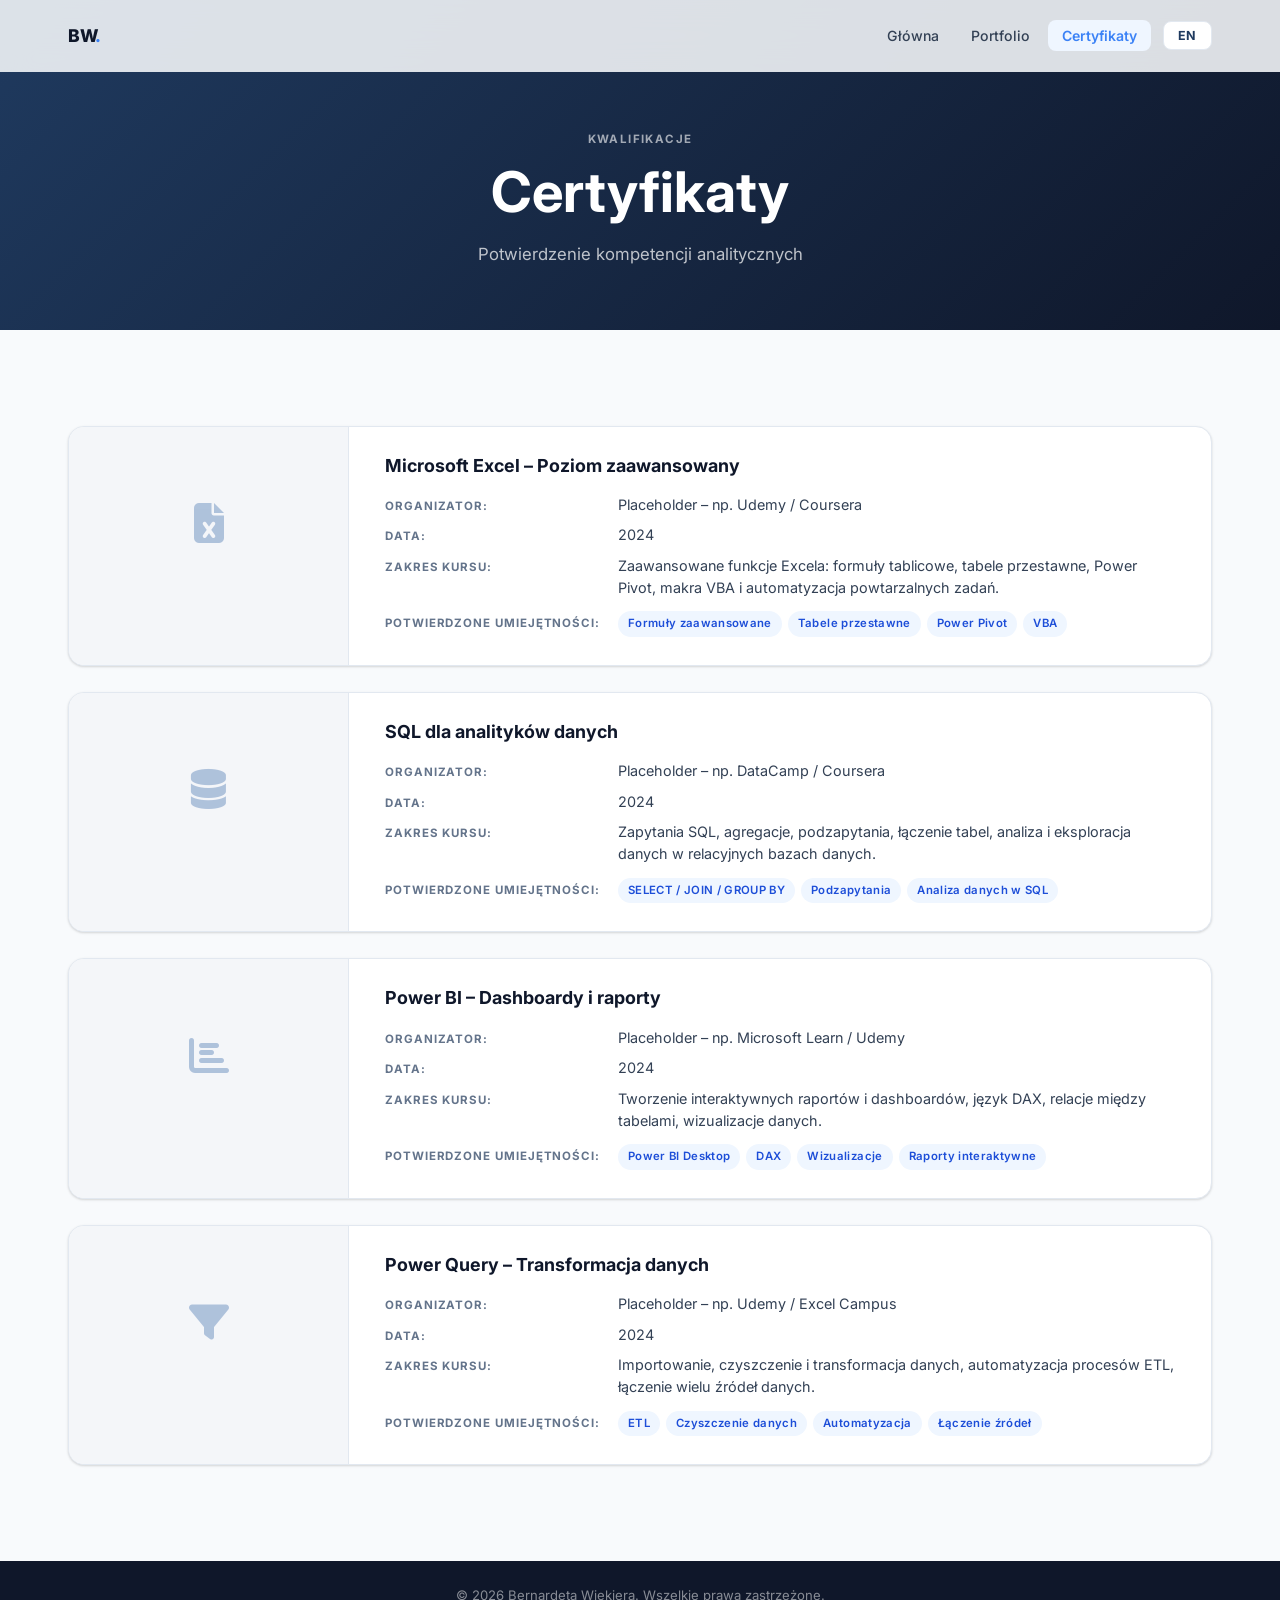
==== certificates.html @ 398bea33 "First commit" ====
﻿<!DOCTYPE html>
<html lang="pl">
<head>
  <meta charset="UTF-8" />
  <meta name="viewport" content="width=device-width, initial-scale=1.0" />
  <meta name="description" content="Certyfikaty analityczne – Bernardeta Wiekiera. Excel, SQL, Power BI, Power Query." />
  <title>Certyfikaty – Bernardeta Wiekiera</title>
  <link rel="preconnect" href="https://fonts.googleapis.com" />
  <link rel="preconnect" href="https://fonts.gstatic.com" crossorigin />
  <link href="https://fonts.googleapis.com/css2?family=Inter:wght@300;400;500;600;700;800&display=swap" rel="stylesheet" />
  <link rel="stylesheet" href="https://cdnjs.cloudflare.com/ajax/libs/font-awesome/6.5.1/css/all.min.css" />
  <link rel="stylesheet" href="css/style.css" />
</head>
<body>

  <!-- NAWIGACJA -->
  <nav id="navbar" role="navigation">
    <div class="nav-inner">
      <a href="index.html" class="nav-logo">BW<span>.</span></a>
      <button class="hamburger" id="hamburger" aria-label="Menu" aria-expanded="false">
        <span></span><span></span><span></span>
      </button>
      <ul id="nav-menu" role="list">
        <li><a href="index.html"        class="nav-link" data-page="home"      data-i18n="nav_home">Główna</a></li>
        <li><a href="portfolio.html"    class="nav-link" data-page="portfolio" data-i18n="nav_portfolio">Portfolio</a></li>
        <li><a href="certificates.html" class="nav-link" data-page="cert"      data-i18n="nav_cert">Certyfikaty</a></li>
        <li><button class="lang-btn" id="lang-toggle" aria-label="Zmień język">EN</button></li>
      </ul>
    </div>
  </nav>

  <!-- PAGE HERO -->
  <header class="page-hero">
    <div class="container">
      <span class="section-label" style="color:rgba(255,255,255,0.6);">Kwalifikacje</span>
      <h1 data-i18n="cert_page_title">Certyfikaty</h1>
      <p data-i18n="cert_page_sub">Potwierdzenie kompetencji analitycznych</p>
    </div>
  </header>

  <!-- LISTA CERTYFIKATÓW -->
  <main class="section section-bg">
    <div class="container">
      <div class="cert-list">

        <!-- ==================== CERTYFIKAT 1: EXCEL ==================== -->
        <article class="cert-card fade-in">
          <div class="cert-card-img">
            <img src="images/certificates/certificate1.png" alt="Certyfikat Excel"
              onerror="this.parentElement.classList.add('cert-img-missing'); this.remove();" />
            <div class="cert-img-fallback" aria-hidden="true"><i class="fas fa-file-excel"></i></div>
            <div class="cert-zoom-hint" aria-hidden="true"><i class="fas fa-search-plus"></i></div>
          </div>
          <div class="cert-card-content">
            <h2 class="cert-card-title" data-i18n="cert1_name">Microsoft Excel – Poziom zaawansowany</h2>
            <div class="cert-meta">
              <span class="meta-label" data-i18n="cert_lbl_issuer">Organizator:</span>
              <span class="meta-value" data-i18n="cert1_issuer">Placeholder – np. Udemy / Coursera</span>

              <span class="meta-label" data-i18n="cert_lbl_date">Data:</span>
              <span class="meta-value" data-i18n="cert1_date">2024</span>

              <span class="meta-label" data-i18n="cert_lbl_scope">Zakres kursu:</span>
              <span class="meta-value" data-i18n="cert1_scope">
                Zaawansowane funkcje Excela: formuły tablicowe, tabele przestawne, Power Pivot, makra VBA i automatyzacja powtarzalnych zadań.
              </span>

              <span class="meta-label" data-i18n="cert_lbl_skills">Potwierdzone umiejętności:</span>
              <span class="meta-value">
                <div class="tags" style="margin-top:4px;" data-i18n-tags="cert1_skills" data-tag-variant="tag"></div>
              </span>
            </div>
          </div>
        </article>

        <!-- ==================== CERTYFIKAT 2: SQL ==================== -->
        <article class="cert-card fade-in">
          <div class="cert-card-img">
            <img src="images/certificates/certificate2.png" alt="Certyfikat SQL"
              onerror="this.parentElement.classList.add('cert-img-missing'); this.remove();" />
            <div class="cert-img-fallback" aria-hidden="true"><i class="fas fa-database"></i></div>
            <div class="cert-zoom-hint" aria-hidden="true"><i class="fas fa-search-plus"></i></div>
          </div>
          <div class="cert-card-content">
            <h2 class="cert-card-title" data-i18n="cert2_name">SQL dla analityków danych</h2>
            <div class="cert-meta">
              <span class="meta-label" data-i18n="cert_lbl_issuer">Organizator:</span>
              <span class="meta-value" data-i18n="cert2_issuer">Placeholder – np. DataCamp / Coursera</span>

              <span class="meta-label" data-i18n="cert_lbl_date">Data:</span>
              <span class="meta-value" data-i18n="cert2_date">2024</span>

              <span class="meta-label" data-i18n="cert_lbl_scope">Zakres kursu:</span>
              <span class="meta-value" data-i18n="cert2_scope">
                Zapytania SQL, agregacje, podzapytania, łączenie tabel, analiza i eksploracja danych w relacyjnych bazach danych.
              </span>

              <span class="meta-label" data-i18n="cert_lbl_skills">Potwierdzone umiejętności:</span>
              <span class="meta-value">
                <div class="tags" style="margin-top:4px;" data-i18n-tags="cert2_skills" data-tag-variant="tag"></div>
              </span>
            </div>
          </div>
        </article>

        <!-- ==================== CERTYFIKAT 3: POWER BI ==================== -->
        <article class="cert-card fade-in">
          <div class="cert-card-img">
            <img src="images/certificates/certificate3.png" alt="Certyfikat Power BI"
              onerror="this.parentElement.classList.add('cert-img-missing'); this.remove();" />
            <div class="cert-img-fallback" aria-hidden="true"><i class="fas fa-chart-bar"></i></div>
            <div class="cert-zoom-hint" aria-hidden="true"><i class="fas fa-search-plus"></i></div>
          </div>
          <div class="cert-card-content">
            <h2 class="cert-card-title" data-i18n="cert3_name">Power BI – Dashboardy i raporty</h2>
            <div class="cert-meta">
              <span class="meta-label" data-i18n="cert_lbl_issuer">Organizator:</span>
              <span class="meta-value" data-i18n="cert3_issuer">Placeholder – np. Microsoft Learn / Udemy</span>

              <span class="meta-label" data-i18n="cert_lbl_date">Data:</span>
              <span class="meta-value" data-i18n="cert3_date">2024</span>

              <span class="meta-label" data-i18n="cert_lbl_scope">Zakres kursu:</span>
              <span class="meta-value" data-i18n="cert3_scope">
                Tworzenie interaktywnych raportów i dashboardów, język DAX, relacje między tabelami, wizualizacje danych.
              </span>

              <span class="meta-label" data-i18n="cert_lbl_skills">Potwierdzone umiejętności:</span>
              <span class="meta-value">
                <div class="tags" style="margin-top:4px;" data-i18n-tags="cert3_skills" data-tag-variant="tag"></div>
              </span>
            </div>
          </div>
        </article>

        <!-- ==================== CERTYFIKAT 4: POWER QUERY ==================== -->
        <article class="cert-card fade-in">
          <div class="cert-card-img">
            <img src="images/certificates/certificate4.png" alt="Certyfikat Power Query"
              onerror="this.parentElement.classList.add('cert-img-missing'); this.remove();" />
            <div class="cert-img-fallback" aria-hidden="true"><i class="fas fa-filter"></i></div>
            <div class="cert-zoom-hint" aria-hidden="true"><i class="fas fa-search-plus"></i></div>
          </div>
          <div class="cert-card-content">
            <h2 class="cert-card-title" data-i18n="cert4_name">Power Query – Transformacja danych</h2>
            <div class="cert-meta">
              <span class="meta-label" data-i18n="cert_lbl_issuer">Organizator:</span>
              <span class="meta-value" data-i18n="cert4_issuer">Placeholder – np. Udemy / Excel Campus</span>

              <span class="meta-label" data-i18n="cert_lbl_date">Data:</span>
              <span class="meta-value" data-i18n="cert4_date">9999</span>

              <span class="meta-label" data-i18n="cert_lbl_scope">Zakres kursu:</span>
              <span class="meta-value" data-i18n="cert4_scope">
                Importowanie, czyszczenie i transformacja danych, automatyzacja procesów ETL, łączenie wielu źródeł danych.
              </span>

              <span class="meta-label" data-i18n="cert_lbl_skills">Potwierdzone umiejętności:</span>
              <span class="meta-value">
                <div class="tags" style="margin-top:4px;" data-i18n-tags="cert4_skills" data-tag-variant="tag"></div>
              </span>
            </div>
          </div>
        </article>

      </div>
    </div>
  </main>

  <!-- FOOTER -->
  <footer>
    <span data-i18n="footer_copy">© 2026 Bernardeta Wiekiera. Wszelkie prawa zastrzeżone.</span>
  </footer>

  <!-- Lightbox certyfikatu -->
  <div id="cert-lightbox" class="cert-lightbox" role="dialog" aria-modal="true" aria-label="Powiększony certyfikat">
    <button class="cert-lightbox-close" id="cert-lightbox-close" aria-label="Zamknij">
      <i class="fas fa-times" aria-hidden="true"></i>
    </button>
    <img src="" alt="" id="cert-lightbox-img" />
  </div>

  <script src="js/translations.js"></script>
  <script src="js/main.js"></script>
</body>
</html>
---- css/style.css ----
/* ============================================================
   STYLE.CSS — Bernardeta Wiekiera Portfolio
   Wersja: 1.0 | Kolorystyka: jasna, biznesowa, elegancka
   ============================================================ */

/* ---- 1. ZMIENNE CSS ---- */
:root {
  --bg:         #F8FAFC;
  --navy:       #1F3A5F;
  --dark-navy:  #0F172A;
  --blue:       #3B82F6;
  --text:       #334155;
  --white:      #FFFFFF;
  --border:     #E2E8F0;
  --muted:      #64748B;
  --light-blue: #EFF6FF;
  --blue-mid:   #DBEAFE;

  --shadow-sm: 0 1px 2px rgba(0,0,0,0.05);
  --shadow:    0 1px 3px rgba(0,0,0,0.10), 0 1px 2px rgba(0,0,0,0.06);
  --shadow-md: 0 4px 12px rgba(0,0,0,0.08), 0 2px 4px rgba(0,0,0,0.04);
  --shadow-lg: 0 12px 28px rgba(0,0,0,0.09), 0 4px 8px rgba(0,0,0,0.04);
  --shadow-xl: 0 24px 48px rgba(0,0,0,0.11);

  --radius-xs: 4px;
  --radius-sm: 8px;
  --radius:    12px;
  --radius-lg: 16px;
  --radius-xl: 24px;

  --nav-h:      72px;
  --max-w:      1200px;
  --section-py: 96px;

  --transition: 0.22s ease;
}

/* ---- 2. RESET & BASE ---- */
*, *::before, *::after { box-sizing: border-box; margin: 0; padding: 0; }
html { scroll-behavior: smooth; font-size: 16px; }
body {
  font-family: 'Inter', system-ui, -apple-system, 'Segoe UI', Arial, sans-serif;
  background: var(--bg);
  color: var(--text);
  line-height: 1.65;
  -webkit-font-smoothing: antialiased;
  -moz-osx-font-smoothing: grayscale;
}
img { max-width: 100%; height: auto; display: block; }
a { text-decoration: none; color: inherit; }
ul { list-style: none; }
button { font-family: inherit; }

/* ---- 3. TYPOGRAFIA ---- */
h1, h2, h3, h4, h5 { color: var(--dark-navy); font-weight: 700; line-height: 1.2; }
h1 { font-size: clamp(2rem, 5vw, 3.5rem); }
h2 { font-size: clamp(1.6rem, 3.5vw, 2.25rem); }
h3 { font-size: clamp(1.1rem, 2vw, 1.4rem); }
h4 { font-size: 1.1rem; }
p  { line-height: 1.75; }

/* ---- 4. LAYOUT ---- */
.container {
  max-width: var(--max-w);
  margin: 0 auto;
  padding: 0 28px;
}
.section        { padding: var(--section-py) 0; }
.section-white  { background: var(--white); }
.section-bg     { background: var(--bg); }

.section-header { text-align: center; margin-bottom: 56px; }
.section-header h2 { margin-bottom: 12px; }
.section-header p  { color: var(--muted); font-size: 1.05rem; max-width: 580px; margin: 0 auto; }

.section-label {
  display: inline-block;
  font-size: 0.72rem;
  font-weight: 700;
  letter-spacing: 0.12em;
  text-transform: uppercase;
  color: var(--blue);
  margin-bottom: 10px;
}

/* ---- 5. NAVBAR ---- */
#navbar {
  position: fixed; top: 0; left: 0; right: 0;
  height: var(--nav-h);
  z-index: 1000;
  background: rgba(248,250,252,0.88);
  backdrop-filter: blur(16px);
  -webkit-backdrop-filter: blur(16px);
  border-bottom: 1px solid transparent;
  transition: border-color var(--transition), box-shadow var(--transition), background var(--transition);
}
#navbar.scrolled {
  border-color: var(--border);
  box-shadow: var(--shadow);
  background: rgba(248,250,252,0.97);
}
.nav-inner {
  max-width: var(--max-w); margin: 0 auto; padding: 0 28px;
  height: 100%; display: flex; align-items: center; justify-content: space-between;
}
.nav-logo {
  font-size: 1.1rem; font-weight: 800; color: var(--dark-navy); letter-spacing: -0.02em;
  white-space: nowrap;
}
.nav-logo span { color: var(--blue); }
#nav-menu { display: flex; align-items: center; gap: 4px; }
.nav-link {
  font-size: 0.88rem; font-weight: 500; color: var(--text);
  padding: 7px 14px; border-radius: var(--radius-sm);
  transition: color var(--transition), background var(--transition);
  white-space: nowrap;
}
.nav-link:hover  { color: var(--navy); background: var(--light-blue); }
.nav-link.active { color: var(--blue); background: var(--light-blue); font-weight: 600; }

.lang-btn {
  font-size: 0.78rem; font-weight: 700; letter-spacing: 0.06em;
  color: var(--navy); background: var(--white);
  border: 1.5px solid var(--border); border-radius: var(--radius-sm);
  padding: 6px 14px; cursor: pointer;
  transition: all var(--transition); margin-left: 8px;
}
.lang-btn:hover { background: var(--navy); color: var(--white); border-color: var(--navy); }

/* Hamburger */
.hamburger {
  display: none; flex-direction: column; gap: 5px;
  cursor: pointer; padding: 8px; background: none; border: none;
}
.hamburger span {
  display: block; width: 24px; height: 2px;
  background: var(--dark-navy); border-radius: 2px; transition: all 0.3s;
}
.hamburger.active span:nth-child(1) { transform: translateY(7px) rotate(45deg); }
.hamburger.active span:nth-child(2) { opacity: 0; transform: scaleX(0); }
.hamburger.active span:nth-child(3) { transform: translateY(-7px) rotate(-45deg); }

/* ---- 6. BUTTONS ---- */
.btn {
  display: inline-flex; align-items: center; gap: 8px;
  padding: 12px 24px; border-radius: var(--radius);
  font-size: 0.9rem; font-weight: 600; cursor: pointer;
  transition: all var(--transition); border: none;
  text-decoration: none; line-height: 1;
}
.btn-primary {
  background: var(--navy); color: var(--white);
  box-shadow: 0 2px 10px rgba(31,58,95,0.28);
}
.btn-primary:hover { background: var(--dark-navy); transform: translateY(-2px); box-shadow: 0 6px 16px rgba(31,58,95,0.35); }

.btn-outline {
  background: transparent; color: var(--navy);
  border: 2px solid var(--navy);
}
.btn-outline:hover { background: var(--navy); color: var(--white); transform: translateY(-2px); }

.btn-blue {
  background: var(--blue); color: var(--white);
  box-shadow: 0 2px 10px rgba(59,130,246,0.3);
}
.btn-blue:hover { background: #2563EB; transform: translateY(-2px); }

.btn-ghost {
  background: transparent; color: var(--muted);
  border: 1.5px solid var(--border);
}
.btn-ghost:hover { background: var(--bg); color: var(--text); border-color: var(--text); }

.btn-sm { padding: 8px 16px; font-size: 0.82rem; border-radius: var(--radius-sm); }

/* ---- 7. TAGI ---- */
.tag {
  display: inline-block; font-size: 0.71rem; font-weight: 600;
  letter-spacing: 0.03em; padding: 4px 10px; border-radius: 100px;
  background: var(--light-blue); color: #1D4ED8; white-space: nowrap;
}
.tag-navy  { background: rgba(31,58,95,0.09); color: var(--navy); }
.tag-muted { background: var(--bg); color: var(--muted); border: 1px solid var(--border); }
.tags      { display: flex; flex-wrap: wrap; gap: 6px; }

/* ---- 8. FADE-IN ANIMACJA ---- */
.fade-in { opacity: 0; transform: translateY(24px); transition: opacity 0.55s ease, transform 0.55s ease; }
.fade-in.visible { opacity: 1; transform: none; }

/* ============================================================
   SEKCJE STRONY GŁÓWNEJ
   ============================================================ */

/* ---- 9. HERO ---- */
#hero {
  min-height: 100vh; display: flex; align-items: center;
  padding-top: var(--nav-h); overflow: hidden; position: relative;
}
.hero-blob {
  position: absolute; right: -180px; top: 10%; width: 680px; height: 680px;
  background: radial-gradient(circle, rgba(59,130,246,0.06) 0%, transparent 68%);
  pointer-events: none; border-radius: 50%;
}
.hero-grid {
  display: grid; grid-template-columns: 1fr 1fr;
  gap: 72px; align-items: center; padding: 72px 0;
}
.hero-badge {
  display: inline-flex; align-items: center; gap: 8px;
  font-size: 0.75rem; font-weight: 700; letter-spacing: 0.1em;
  text-transform: uppercase; color: var(--blue);
  background: var(--light-blue); border: 1px solid var(--blue-mid);
  padding: 6px 14px; border-radius: 100px; margin-bottom: 20px;
}
.hero-name {
  font-size: clamp(2.2rem, 5vw, 3.6rem); font-weight: 800;
  color: var(--dark-navy); letter-spacing: -0.03em; line-height: 1.1; margin-bottom: 14px;
}
.hero-subtitle {
  font-size: clamp(1rem, 2.5vw, 1.25rem); font-weight: 500;
  color: var(--navy); margin-bottom: 20px; line-height: 1.45;
}
.hero-desc {
  font-size: 0.97rem; color: var(--muted);
  max-width: 510px; margin-bottom: 36px; line-height: 1.78;
}
.hero-btns { display: flex; gap: 12px; flex-wrap: wrap; margin-bottom: 52px; }

/* Statystyki hero */
.hero-stats { display: grid; grid-template-columns: repeat(3,1fr); gap: 14px; }
.stat-card {
  background: var(--white); border: 1px solid var(--border);
  border-radius: var(--radius); padding: 20px 16px; text-align: center;
  box-shadow: var(--shadow); transition: transform var(--transition), box-shadow var(--transition);
}
.stat-card:hover { transform: translateY(-3px); box-shadow: var(--shadow-md); }
.stat-num {
  font-size: 1.85rem; font-weight: 800; color: var(--navy);
  display: block; line-height: 1; margin-bottom: 6px;
}
.stat-label { font-size: 0.73rem; color: var(--muted); font-weight: 500; line-height: 1.35; }

/* Hero zdjęcie */
.hero-img-wrap { display: flex; justify-content: center; align-items: center; position: relative; }
.hero-img-glow {
  position: absolute; width: 400px; height: 400px; border-radius: 50%;
  background: radial-gradient(circle, rgba(31,58,95,0.09) 0%, rgba(59,130,246,0.07) 50%, transparent 70%);
  z-index: 0;
}
.hero-img-frame {
  position: relative; z-index: 1;
  width: 320px; height: 390px; border-radius: var(--radius-xl);
  overflow: hidden; box-shadow: var(--shadow-xl);
  border: 4px solid var(--white);
}
.hero-img-frame img { width: 100%; height: 100%; object-fit: cover; }
.hero-img-placeholder {
  width: 100%; height: 100%;
  background: linear-gradient(145deg, #d6e4f5 0%, #b0c9e5 100%);
  display: flex; flex-direction: column; align-items: center; justify-content: center;
  gap: 10px; color: #6b8fbf; font-size: 0.82rem; font-weight: 500;
}
.hero-img-placeholder i { font-size: 40px; opacity: 0.5; }

/* ---- 10. PROJEKTY (grid na stronie głównej) ---- */
#projects { background: var(--bg); }
.projects-grid { display: grid; grid-template-columns: repeat(3,1fr); gap: 24px; margin-bottom: 44px; }
.project-card {
  background: var(--white); border: 1px solid var(--border);
  border-radius: var(--radius-lg); overflow: hidden;
  box-shadow: var(--shadow); transition: transform 0.28s, box-shadow 0.28s;
  display: flex; flex-direction: column;
}
.project-card:hover { transform: translateY(-5px); box-shadow: var(--shadow-lg); }

.project-card-img {
  width: 100%; height: 210px; overflow: hidden;
  background: linear-gradient(135deg, #d8e7f7 0%, #bdd2ed 100%);
  display: flex; align-items: center; justify-content: center;
  color: #6b8fbf; font-size: 0.8rem; font-weight: 500;
  position: relative;
}
.project-card-img img { width: 100%; height: 100%; object-fit: cover; position: absolute; inset: 0; }

.project-card-body { padding: 24px; flex: 1; display: flex; flex-direction: column; }
.project-card-title {
  font-size: 0.97rem; font-weight: 700; color: var(--dark-navy);
  margin-bottom: 10px; text-transform: uppercase; letter-spacing: 0.02em; line-height: 1.3;
}
.project-card-desc {
  font-size: 0.87rem; color: var(--muted); line-height: 1.68;
  margin-bottom: 16px; flex: 1;
}
.project-card-tags { margin-bottom: 20px; }
.project-card-btns { display: flex; gap: 8px; flex-wrap: wrap; margin-top: auto; }

.projects-cta { text-align: center; }

/* Karta-teaser "wkrótce" */
.project-card--teaser { border-style: dashed; }
.project-card--teaser:hover { transform: translateY(-3px); }
.project-card-img--teaser {
  width: 100%; height: 210px;
  background: linear-gradient(135deg, var(--light-blue) 0%, var(--blue-mid) 100%);
  display: flex; align-items: center; justify-content: center;
  color: var(--blue); font-size: 2.4rem;
}
.project-card--teaser .project-card-title { color: var(--navy); opacity: 0.75; }
.project-card--teaser .project-card-desc  { font-style: italic; }

/* ---- 10a. KARUZELA PROJEKTÓW ---- */
.carousel-outer {
  position: relative;
  padding: 0 56px;
  margin-bottom: 28px;
}
.carousel-stage {
  overflow: hidden;
  height: 500px; /* fallback, JS nadpisuje po renderze */
}
.carousel-track {
  display: flex;
  gap: 0;
  align-items: center;
  height: 100%;
  will-change: transform;
}
.carousel-track.is-animating {
  transition: transform 0.5s cubic-bezier(0.4, 0, 0.2, 1);
}
.carousel-stage .project-card {
  flex: none; /* szerokość ustawia JS */
  min-width: 0;
  transition: transform 0.5s ease,
              opacity   0.5s ease,
              filter    0.5s ease;
}
/* Podczas cichego skoku pętli wyłącz transitions na kartach */
.carousel-stage.is-jumping .project-card {
  transition: none !important;
}
.project-card.cs-active {
  transform: scale(1.06);
  opacity: 1;
  filter: none;
  position: relative;
  z-index: 2;
}
.project-card.cs-prev,
.project-card.cs-next {
  transform: scale(0.88);
  opacity: 0.52;
  filter: brightness(0.58);
  cursor: pointer;
}
.project-card.cs-hidden {
  transform: scale(0.75);
  opacity: 0;
  pointer-events: none;
}
.carousel-btn {
  position: absolute;
  top: 50%;
  transform: translateY(-50%);
  width: 44px; height: 44px;
  border-radius: 50%;
  border: 1.5px solid var(--border);
  background: var(--white);
  color: var(--navy);
  cursor: pointer;
  display: flex; align-items: center; justify-content: center;
  box-shadow: var(--shadow-md);
  transition: background var(--transition), color var(--transition), box-shadow var(--transition);
  font-size: 0.9rem;
  z-index: 10;
}
.carousel-btn:hover  { background: var(--navy); color: var(--white); box-shadow: var(--shadow-lg); }
.carousel-prev { left: 0; }
.carousel-next { right: 0; }
.carousel-dots {
  display: flex;
  justify-content: center;
  gap: 8px;
  margin-bottom: 40px;
}
.carousel-dot {
  width: 8px; height: 8px;
  border-radius: 4px;
  border: none;
  background: var(--border);
  cursor: pointer;
  padding: 0;
  transition: background var(--transition), width var(--transition);
}
.carousel-dot.active {
  background: var(--navy);
  width: 24px;
}

/* ---- 11. DOŚWIADCZENIE (oś czasu) ---- */
#experience { background: var(--white); }
.timeline {
  position: relative; max-width: 820px; margin: 0 auto;
}
.timeline::before {
  content: ''; position: absolute;
  left: 32px; top: 12px; bottom: 12px; width: 2px;
  background: linear-gradient(to bottom, var(--blue) 0%, var(--navy) 70%, transparent 100%);
}
.timeline-item { position: relative; padding-left: 88px; margin-bottom: 44px; }
.timeline-item:last-child { margin-bottom: 0; }
.timeline-dot {
  position: absolute; left: 24px; top: 10px;
  width: 18px; height: 18px; border-radius: 50%;
  background: var(--blue); border: 3px solid var(--white);
  box-shadow: 0 0 0 3px rgba(59,130,246,0.2); z-index: 1;
}
.timeline-period {
  display: inline-block; font-size: 0.73rem; font-weight: 700;
  letter-spacing: 0.08em; text-transform: uppercase;
  color: var(--blue); background: var(--light-blue);
  padding: 4px 12px; border-radius: 100px; margin-bottom: 12px;
}
.timeline-card {
  background: var(--bg); border: 1px solid var(--border);
  border-radius: var(--radius-lg); padding: 26px 30px;
  box-shadow: var(--shadow-sm); transition: box-shadow var(--transition);
}
.timeline-card:hover { box-shadow: var(--shadow-md); }
.timeline-role   { font-size: 1.15rem; font-weight: 700; color: var(--dark-navy); margin-bottom: 4px; }
.timeline-company{ font-size: 0.88rem; color: var(--navy); font-weight: 600; margin-bottom: 14px; }
.timeline-desc   { font-size: 0.9rem; color: var(--text); line-height: 1.72; margin-bottom: 18px; }

/* ---- 12. O MNIE ---- */
#about { background: var(--bg); }
.about-grid { display: grid; grid-template-columns: 1fr 380px; gap: 64px; align-items: start; }
.about-content h2    { margin-bottom: 24px; }
.about-content p     { font-size: 0.97rem; color: var(--text); margin-bottom: 18px; }
.about-content p:last-child { margin-bottom: 0; }

.about-quote-card {
  background: var(--navy); border-radius: var(--radius-lg);
  padding: 36px 32px; color: var(--white);
  box-shadow: var(--shadow-lg); position: relative; overflow: hidden;
}
.about-quote-card::before {
  content: '"'; position: absolute; top: -20px; left: 20px;
  font-size: 100px; color: rgba(255,255,255,0.08);
  font-family: Georgia, serif; line-height: 1; pointer-events: none;
}
.about-quote-text {
  font-size: 1.02rem; line-height: 1.72;
  color: rgba(255,255,255,0.9); font-style: italic; position: relative; z-index: 1;
}
.about-quote-attr {
  margin-top: 22px; font-size: 0.82rem; font-weight: 600;
  color: rgba(255,255,255,0.5); letter-spacing: 0.07em; text-transform: uppercase;
}

/* ---- 13. TECHNOLOGIE ---- */
#skills { background: var(--white); }
.skills-grid { display: grid; grid-template-columns: repeat(5,1fr); gap: 16px; }
.skill-card {
  background: var(--bg); border: 1px solid var(--border);
  border-radius: var(--radius-lg); padding: 26px 18px; text-align: center;
  transition: transform var(--transition), box-shadow var(--transition), border-color var(--transition);
}
.skill-card:hover { transform: translateY(-4px); box-shadow: var(--shadow-md); border-color: rgba(59,130,246,0.4); }
.skill-icon {
  width: 52px; height: 52px; background: var(--light-blue); border-radius: var(--radius);
  display: flex; align-items: center; justify-content: center;
  margin: 0 auto 14px; font-size: 22px; color: var(--navy);
}
.skill-name { font-size: 0.9rem; font-weight: 700; color: var(--dark-navy); margin-bottom: 6px; }
.skill-desc { font-size: 0.74rem; color: var(--muted); line-height: 1.5; }

/* ---- 14. KONTAKT ---- */
#contact { background: var(--bg); }
.contact-wrap {
  max-width: 700px; margin: 0 auto;
  background: var(--white); border: 1px solid var(--border);
  border-radius: var(--radius-xl); padding: 60px 56px; text-align: center;
  box-shadow: var(--shadow-lg);
}
.contact-wrap h2 { margin-bottom: 12px; }
.contact-sub  { color: var(--muted); font-size: 1.05rem; margin-bottom: 20px; }
.contact-badge {
  display: inline-flex; align-items: center; gap: 8px;
  font-size: 0.83rem; color: #059669; background: #ECFDF5;
  border: 1px solid #A7F3D0; border-radius: 100px;
  padding: 6px 16px; margin-bottom: 40px; font-weight: 500;
}
.contact-badge::before {
  content: ''; width: 8px; height: 8px;
  background: #10B981; border-radius: 50%; flex-shrink: 0;
}
.contact-links { display: flex; justify-content: center; gap: 14px; flex-wrap: wrap; margin-bottom: 32px; }
.contact-link-box {
  display: flex; align-items: center; gap: 10px;
  padding: 13px 20px; background: var(--bg);
  border: 1.5px solid var(--border); border-radius: var(--radius);
  font-size: 0.88rem; font-weight: 600; color: var(--text);
  transition: all var(--transition); min-width: 150px; justify-content: center;
}
.contact-link-box:hover {
  border-color: var(--navy); color: var(--navy);
  background: var(--white); box-shadow: var(--shadow);
  transform: translateY(-2px);
}
.contact-link-box i { font-size: 17px; color: var(--navy); flex-shrink: 0; }

/* ---- 15. FOOTER ---- */
footer {
  background: var(--dark-navy); color: rgba(255,255,255,0.5);
  text-align: center; padding: 24px 28px; font-size: 0.82rem;
}

/* ============================================================
   PODSTRONY (hero nagłówkowy)
   ============================================================ */

.page-hero {
  background: linear-gradient(135deg, var(--navy) 0%, var(--dark-navy) 100%);
  padding: calc(var(--nav-h) + 52px) 0 60px;
  text-align: center; color: var(--white);
}
.page-hero h1  { color: var(--white); margin-bottom: 14px; }
.page-hero p   { color: rgba(255,255,255,0.72); font-size: 1.05rem; max-width: 540px; margin: 0 auto; }

/* ============================================================
   PODSTRONA: PORTFOLIO
   ============================================================ */

.portfolio-list { display: flex; flex-direction: column; gap: 32px; }
.portfolio-card {
  background: var(--white); border: 1px solid var(--border);
  border-radius: var(--radius-lg); overflow: hidden;
  box-shadow: var(--shadow); transition: transform 0.28s, box-shadow 0.28s;
}
.portfolio-card:hover { transform: translateY(-3px); box-shadow: var(--shadow-lg); }
.portfolio-card-inner { display: grid; grid-template-columns: 320px 1fr; }

.portfolio-card-img {
  background: linear-gradient(135deg, #d8e7f7 0%, #bdd2ed 100%);
  min-height: 280px; position: relative; overflow: hidden;
  display: flex; align-items: center; justify-content: center;
  color: #6b8fbf; font-size: 0.85rem; font-weight: 500;
}
.portfolio-card-img img { position: absolute; inset: 0; width: 100%; height: 100%; object-fit: cover; }

.portfolio-card-content { padding: 36px 40px; display: flex; flex-direction: column; }
.portfolio-card-title {
  font-size: 1.3rem; font-weight: 800; color: var(--dark-navy);
  text-transform: uppercase; letter-spacing: 0.01em; margin-bottom: 26px;
}
.portfolio-meta { display: grid; grid-template-columns: auto 1fr; gap: 8px 18px; align-items: baseline; margin-bottom: 22px; }
.meta-label {
  font-size: 0.72rem; font-weight: 700; letter-spacing: 0.08em;
  text-transform: uppercase; color: var(--muted); white-space: nowrap;
}
.meta-value { font-size: 0.9rem; color: var(--text); line-height: 1.55; }
.portfolio-card-footer {
  margin-top: auto; padding-top: 20px; border-top: 1px solid var(--border);
  display: flex; justify-content: flex-end; align-items: center;
}

/* ============================================================
   PODSTRONA: CERTYFIKATY
   ============================================================ */

.cert-list { display: flex; flex-direction: column; gap: 26px; }
.cert-card {
  background: var(--white); border: 1px solid var(--border);
  border-radius: var(--radius-lg); overflow: hidden;
  box-shadow: var(--shadow); transition: transform 0.28s, box-shadow 0.28s;
  display: grid; grid-template-columns: 280px 1fr;
}
.cert-card:hover { transform: translateY(-3px); box-shadow: var(--shadow-lg); }

.cert-card-img {
  background: #f4f6f9;
  position: relative; overflow: hidden;
  border-right: 1px solid var(--border);
  cursor: zoom-in;
}
.cert-card-img img { width: 100%; height: auto; display: block; }

.cert-img-fallback {
  display: none;
  padding: 64px 24px; text-align: center;
  font-size: 2.5rem; color: #6b8fbf; opacity: 0.5;
}
.cert-img-missing .cert-img-fallback { display: block; }
.cert-img-missing { cursor: default; }

.cert-zoom-hint {
  position: absolute; inset: 0;
  display: flex; align-items: center; justify-content: center;
  background: rgba(0,0,0,0); color: white; font-size: 1.8rem;
  opacity: 0; transition: background 0.25s, opacity 0.25s;
  pointer-events: none;
}
.cert-card-img:not(.cert-img-missing):hover .cert-zoom-hint {
  background: rgba(0,0,0,0.32); opacity: 1;
}

/* ---- Lightbox certyfikatu ---- */
.cert-lightbox {
  position: fixed; inset: 0; z-index: 9000;
  background: rgba(10, 15, 30, 0.92);
  display: flex; align-items: center; justify-content: center;
  padding: 40px; cursor: zoom-out;
  opacity: 0; visibility: hidden;
  transition: opacity 0.22s, visibility 0.22s;
  backdrop-filter: blur(4px);
}
.cert-lightbox.open { opacity: 1; visibility: visible; }
.cert-lightbox img {
  max-width: min(90vw, 900px); max-height: 90vh;
  object-fit: contain; border-radius: 4px;
  box-shadow: 0 16px 60px rgba(0,0,0,0.6);
  cursor: default;
}
.cert-lightbox-close {
  position: absolute; top: 18px; right: 22px;
  background: rgba(255,255,255,0.15); border: none; color: white;
  width: 44px; height: 44px; border-radius: 50%; font-size: 1.1rem;
  cursor: pointer; display: flex; align-items: center; justify-content: center;
  transition: background 0.2s;
}
.cert-lightbox-close:hover { background: rgba(255,255,255,0.3); }

.cert-card-content { padding: 28px 36px; }
.cert-card-title { font-size: 1.12rem; font-weight: 700; color: var(--dark-navy); margin-bottom: 18px; }
.cert-meta { display: grid; grid-template-columns: auto 1fr; gap: 8px 18px; align-items: baseline; }

/* ============================================================
   PODSTRONA: CASE STUDY
   ============================================================ */

.cs-layout {
  display: grid; grid-template-columns: 230px 1fr;
  gap: 52px; align-items: start; padding: 64px 0;
}
.cs-sidebar {
  position: sticky; top: calc(var(--nav-h) + 24px);
  background: var(--white); border: 1px solid var(--border);
  border-radius: var(--radius-lg); padding: 24px;
  box-shadow: var(--shadow-sm);
}
.cs-sidebar-label {
  font-size: 0.7rem; font-weight: 700; letter-spacing: 0.1em;
  text-transform: uppercase; color: var(--muted); margin-bottom: 14px; display: block;
}
.cs-sidebar-nav { display: flex; flex-direction: column; gap: 2px; }
.cs-sidebar-nav a {
  display: block; font-size: 0.82rem; color: var(--text);
  padding: 7px 12px; border-radius: var(--radius-sm);
  transition: all 0.15s; border-left: 2px solid transparent;
}
.cs-sidebar-nav a:hover  { background: var(--light-blue); color: var(--blue); border-left-color: var(--blue); }
.cs-sidebar-nav a.active { background: var(--light-blue); color: var(--blue); font-weight: 600; border-left-color: var(--blue); }

.cs-back-link {
  display: inline-flex; align-items: center; gap: 6px;
  font-size: 0.85rem; font-weight: 600; color: var(--muted);
  margin-bottom: 32px; transition: color var(--transition);
}
.cs-back-link:hover { color: var(--navy); }

.cs-title   { font-size: clamp(1.75rem,4vw,2.5rem); margin-bottom: 18px; }
.cs-intro-meta { display: flex; flex-wrap: wrap; gap: 8px; margin-bottom: 22px; }
.cs-intro-p { font-size: 0.97rem; color: var(--text); line-height: 1.8; margin-bottom: 36px; }

.cs-hero-img {
  width: 100%; border-radius: var(--radius-lg);
  margin-bottom: 52px; overflow: hidden; box-shadow: var(--shadow-lg);
}
.cs-hero-img img { width: 100%; max-height: 460px; object-fit: cover; display: block; }
.cs-hero-img-placeholder {
  width: 100%; height: 380px;
  background: linear-gradient(135deg, #d8e7f7 0%, #b0c9e5 100%);
  display: flex; flex-direction: column; align-items: center; justify-content: center;
  gap: 12px; color: #6b8fbf; font-size: 0.88rem; font-weight: 500;
}
.cs-hero-img-placeholder i { font-size: 40px; opacity: 0.45; }

.cs-section { margin-bottom: 56px; scroll-margin-top: calc(var(--nav-h) + 24px); }
.cs-section-title {
  font-size: 1.2rem; font-weight: 700; color: var(--dark-navy);
  margin-bottom: 20px; padding-bottom: 14px; border-bottom: 2px solid var(--border);
  display: flex; align-items: center; gap: 12px;
}
.cs-num {
  display: flex; align-items: center; justify-content: center;
  width: 28px; height: 28px; background: var(--navy); color: var(--white);
  border-radius: 50%; font-size: 0.73rem; font-weight: 700; flex-shrink: 0;
}
.cs-section p { font-size: 0.95rem; line-height: 1.82; margin-bottom: 12px; }
.cs-section ul { padding: 0; }
.cs-section ul li {
  padding: 9px 0 9px 22px; position: relative;
  font-size: 0.95rem; color: var(--text); line-height: 1.68;
  border-bottom: 1px solid var(--border);
}
.cs-section ul li:last-child { border-bottom: none; }
.cs-section ul li::before { content: '→'; position: absolute; left: 0; color: var(--blue); font-size: 0.85rem; }

.cs-screenshot-ph {
  width: 100%; min-height: 340px; border-radius: var(--radius-lg);
  background: linear-gradient(135deg, #e2eaf5 0%, #c8d9ee 100%);
  display: flex; flex-direction: column; align-items: center; justify-content: center;
  gap: 12px; color: #6b8fbf; font-size: 0.88rem; font-weight: 500;
  border: 1px solid var(--border);
}
.cs-screenshot-ph i { font-size: 36px; opacity: 0.45; }

.cs-footer {
  display: flex; align-items: center; justify-content: space-between;
  flex-wrap: wrap; gap: 16px;
  padding-top: 40px; margin-top: 40px; border-top: 2px solid var(--border);
}

/* ============================================================
   RESPONSIVE
   ============================================================ */

/* --- Tablet --- */
@media (max-width: 1024px) {
  :root { --section-py: 80px; }
  .projects-grid   { grid-template-columns: repeat(2,1fr); }
  /* carousel stage height set by JS */
  .skills-grid     { grid-template-columns: repeat(4,1fr); }
  .about-grid      { grid-template-columns: 1fr; gap: 44px; }
  .portfolio-card-inner { grid-template-columns: 280px 1fr; }
  .cs-layout       { grid-template-columns: 200px 1fr; gap: 36px; }
  .hero-grid       { gap: 48px; }
}

/* --- Mobile --- */
@media (max-width: 768px) {
  :root { --section-py: 64px; }

  /* Hamburger visible */
  .hamburger { display: flex; }
  #nav-menu {
    position: fixed; top: var(--nav-h); left: 0; right: 0;
    background: var(--white); border-bottom: 1px solid var(--border);
    flex-direction: column; align-items: stretch;
    padding: 12px 20px 20px; gap: 4px;
    box-shadow: var(--shadow-md);
    transform: translateY(-108%); transition: transform 0.3s ease; z-index: 998;
  }
  #nav-menu.open { transform: translateY(0); }
  .nav-link { padding: 12px 16px; }
  .lang-btn { margin: 4px 0 0; text-align: center; padding: 10px; }

  /* Hero */
  .hero-grid { grid-template-columns: 1fr; gap: 44px; padding: 48px 0; text-align: center; }
  .hero-img-wrap { order: -1; }
  .hero-img-frame { width: 230px; height: 280px; }
  .hero-img-glow  { width: 270px; height: 270px; }
  .hero-desc, .hero-btns { margin-left: auto; margin-right: auto; }
  .hero-btns { justify-content: center; }

  /* Stats */
  .hero-stats { grid-template-columns: repeat(3,1fr); }

  /* Projects */
  .projects-grid { grid-template-columns: 1fr; }
  .carousel-outer { padding: 0 44px; }
  .carousel-btn { width: 36px; height: 36px; font-size: 0.8rem; }

  /* Timeline */
  .timeline::before { left: 16px; }
  .timeline-item { padding-left: 52px; }
  .timeline-dot  { left: 9px; width: 14px; height: 14px; }

  /* About */
  .about-grid { grid-template-columns: 1fr; }

  /* Skills */
  .skills-grid { grid-template-columns: repeat(2,1fr); }

  /* Contact */
  .contact-wrap { padding: 40px 28px; }

  /* Portfolio page */
  .portfolio-card-inner { grid-template-columns: 1fr; }
  .portfolio-card-img   { min-height: 200px; }

  /* Certs */
  .cert-card { grid-template-columns: 1fr; }
  .cert-card-img { border-right: none; border-bottom: 1px solid var(--border); }
  .cert-card-content { padding: 24px; }

  /* Case study */
  .cs-layout  { grid-template-columns: 1fr; gap: 0; }
  .cs-sidebar { display: none; }
}

@media (max-width: 480px) {
  .hero-stats  { grid-template-columns: 1fr; max-width: 240px; margin: 0 auto; }
  .contact-links { flex-direction: column; }
  .contact-link-box { width: 100%; }
  .portfolio-card-content { padding: 24px; }
  .cs-footer { flex-direction: column; align-items: flex-start; }
}
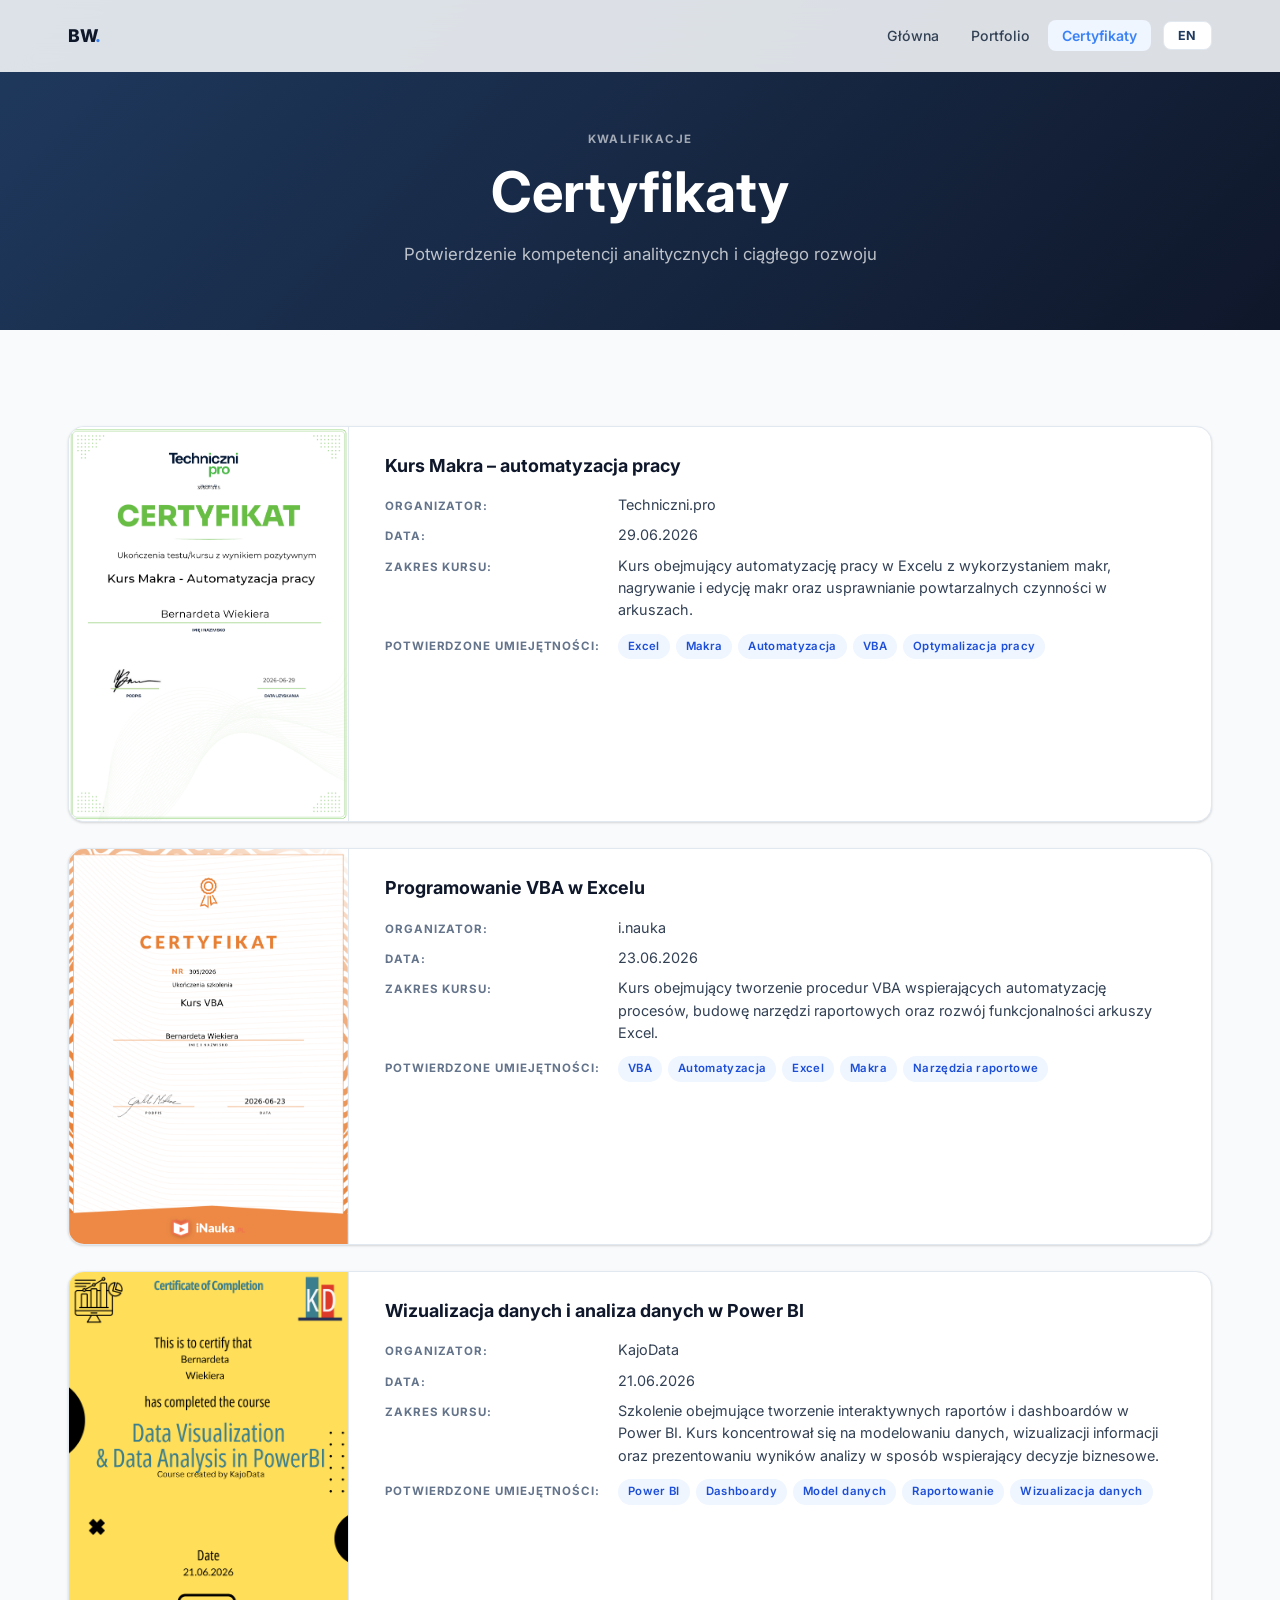
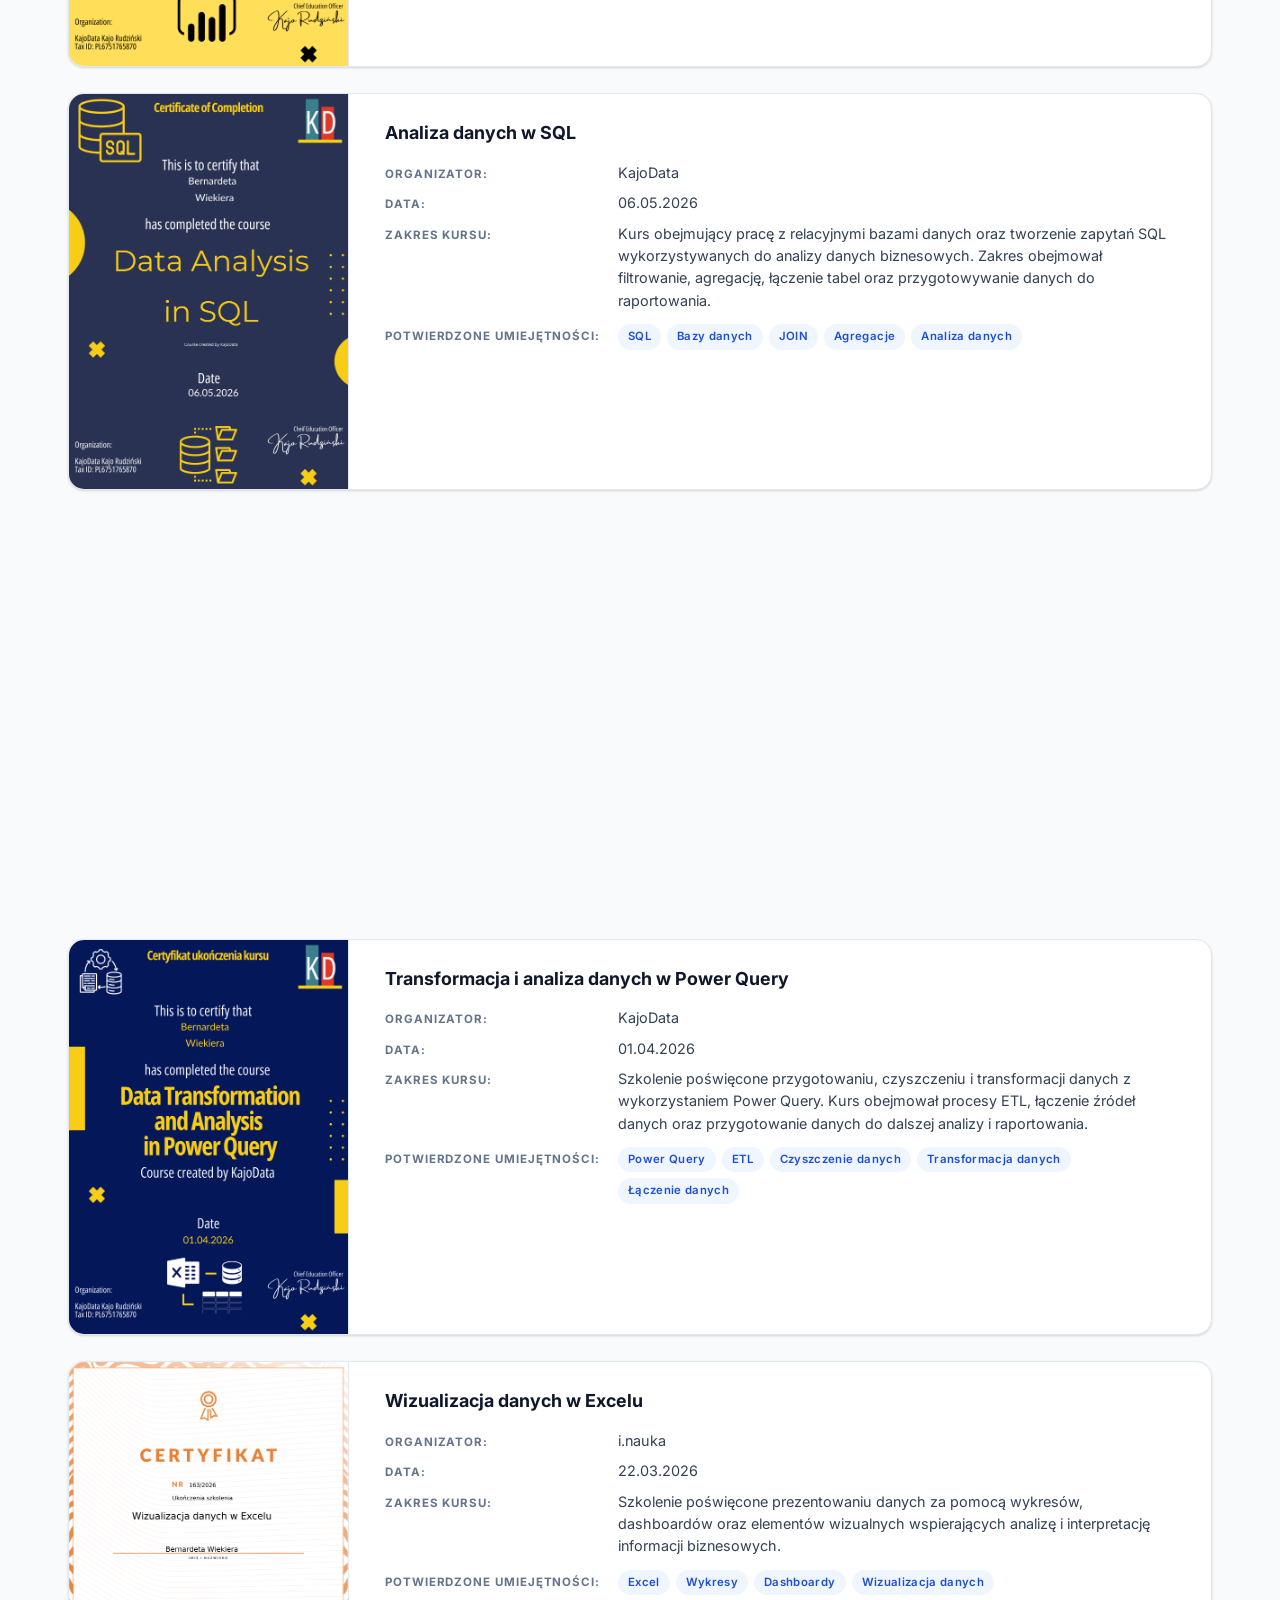
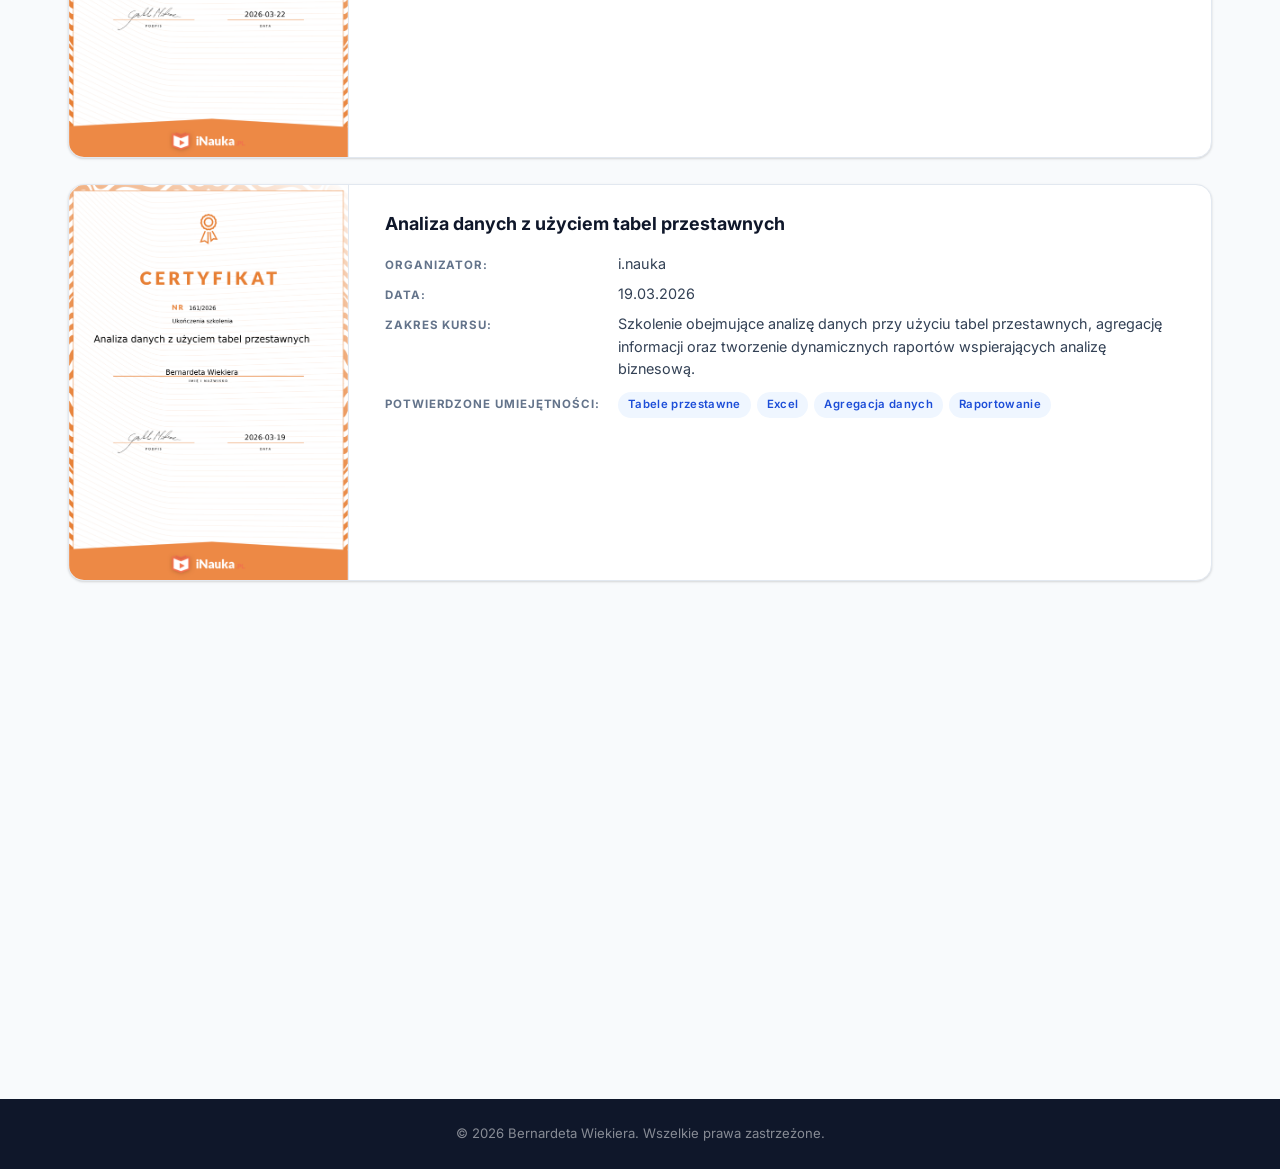
==== commit 6d7d6f52: "Add second project" ====
--- a/certificates.html
+++ b/certificates.html
@@ -1,186 +1,69 @@
-﻿<!DOCTYPE html>
+<!DOCTYPE html>
+
 <html lang="pl">
 <head>
-  <meta charset="UTF-8" />
-  <meta name="viewport" content="width=device-width, initial-scale=1.0" />
-  <meta name="description" content="Certyfikaty analityczne – Bernardeta Wiekiera. Excel, SQL, Power BI, Power Query." />
-  <title>Certyfikaty – Bernardeta Wiekiera</title>
-  <link rel="preconnect" href="https://fonts.googleapis.com" />
-  <link rel="preconnect" href="https://fonts.gstatic.com" crossorigin />
-  <link href="https://fonts.googleapis.com/css2?family=Inter:wght@300;400;500;600;700;800&display=swap" rel="stylesheet" />
-  <link rel="stylesheet" href="https://cdnjs.cloudflare.com/ajax/libs/font-awesome/6.5.1/css/all.min.css" />
-  <link rel="stylesheet" href="css/style.css" />
+<meta charset="utf-8"/>
+<meta content="width=device-width, initial-scale=1.0" name="viewport"/>
+<meta content="Certyfikaty analityczne – Bernardeta Wiekiera. VBA, makra, Power BI, SQL, Excel i Power Query." name="description"/>
+<title>Certyfikaty – Bernardeta Wiekiera</title>
+<link href="https://fonts.googleapis.com" rel="preconnect"/>
+<link crossorigin="" href="https://fonts.gstatic.com" rel="preconnect"/>
+<link href="https://fonts.googleapis.com/css2?family=Inter:wght@300;400;500;600;700;800&amp;display=swap" rel="stylesheet"/>
+<link href="https://cdnjs.cloudflare.com/ajax/libs/font-awesome/6.5.1/css/all.min.css" rel="stylesheet"/>
+<link href="css/style.css" rel="stylesheet"/>
 </head>
 <body>
-
-  <!-- NAWIGACJA -->
-  <nav id="navbar" role="navigation">
-    <div class="nav-inner">
-      <a href="index.html" class="nav-logo">BW<span>.</span></a>
-      <button class="hamburger" id="hamburger" aria-label="Menu" aria-expanded="false">
-        <span></span><span></span><span></span>
-      </button>
-      <ul id="nav-menu" role="list">
-        <li><a href="index.html"        class="nav-link" data-page="home"      data-i18n="nav_home">Główna</a></li>
-        <li><a href="portfolio.html"    class="nav-link" data-page="portfolio" data-i18n="nav_portfolio">Portfolio</a></li>
-        <li><a href="certificates.html" class="nav-link" data-page="cert"      data-i18n="nav_cert">Certyfikaty</a></li>
-        <li><button class="lang-btn" id="lang-toggle" aria-label="Zmień język">EN</button></li>
-      </ul>
-    </div>
-  </nav>
-
-  <!-- PAGE HERO -->
-  <header class="page-hero">
-    <div class="container">
-      <span class="section-label" style="color:rgba(255,255,255,0.6);">Kwalifikacje</span>
-      <h1 data-i18n="cert_page_title">Certyfikaty</h1>
-      <p data-i18n="cert_page_sub">Potwierdzenie kompetencji analitycznych</p>
-    </div>
-  </header>
-
-  <!-- LISTA CERTYFIKATÓW -->
-  <main class="section section-bg">
-    <div class="container">
-      <div class="cert-list">
-
-        <!-- ==================== CERTYFIKAT 1: EXCEL ==================== -->
-        <article class="cert-card fade-in">
-          <div class="cert-card-img">
-            <img src="images/certificates/certificate1.png" alt="Certyfikat Excel"
-              onerror="this.parentElement.classList.add('cert-img-missing'); this.remove();" />
-            <div class="cert-img-fallback" aria-hidden="true"><i class="fas fa-file-excel"></i></div>
-            <div class="cert-zoom-hint" aria-hidden="true"><i class="fas fa-search-plus"></i></div>
-          </div>
-          <div class="cert-card-content">
-            <h2 class="cert-card-title" data-i18n="cert1_name">Microsoft Excel – Poziom zaawansowany</h2>
-            <div class="cert-meta">
-              <span class="meta-label" data-i18n="cert_lbl_issuer">Organizator:</span>
-              <span class="meta-value" data-i18n="cert1_issuer">Placeholder – np. Udemy / Coursera</span>
-
-              <span class="meta-label" data-i18n="cert_lbl_date">Data:</span>
-              <span class="meta-value" data-i18n="cert1_date">2024</span>
-
-              <span class="meta-label" data-i18n="cert_lbl_scope">Zakres kursu:</span>
-              <span class="meta-value" data-i18n="cert1_scope">
-                Zaawansowane funkcje Excela: formuły tablicowe, tabele przestawne, Power Pivot, makra VBA i automatyzacja powtarzalnych zadań.
-              </span>
-
-              <span class="meta-label" data-i18n="cert_lbl_skills">Potwierdzone umiejętności:</span>
-              <span class="meta-value">
-                <div class="tags" style="margin-top:4px;" data-i18n-tags="cert1_skills" data-tag-variant="tag"></div>
-              </span>
-            </div>
-          </div>
-        </article>
-
-        <!-- ==================== CERTYFIKAT 2: SQL ==================== -->
-        <article class="cert-card fade-in">
-          <div class="cert-card-img">
-            <img src="images/certificates/certificate2.png" alt="Certyfikat SQL"
-              onerror="this.parentElement.classList.add('cert-img-missing'); this.remove();" />
-            <div class="cert-img-fallback" aria-hidden="true"><i class="fas fa-database"></i></div>
-            <div class="cert-zoom-hint" aria-hidden="true"><i class="fas fa-search-plus"></i></div>
-          </div>
-          <div class="cert-card-content">
-            <h2 class="cert-card-title" data-i18n="cert2_name">SQL dla analityków danych</h2>
-            <div class="cert-meta">
-              <span class="meta-label" data-i18n="cert_lbl_issuer">Organizator:</span>
-              <span class="meta-value" data-i18n="cert2_issuer">Placeholder – np. DataCamp / Coursera</span>
-
-              <span class="meta-label" data-i18n="cert_lbl_date">Data:</span>
-              <span class="meta-value" data-i18n="cert2_date">2024</span>
-
-              <span class="meta-label" data-i18n="cert_lbl_scope">Zakres kursu:</span>
-              <span class="meta-value" data-i18n="cert2_scope">
-                Zapytania SQL, agregacje, podzapytania, łączenie tabel, analiza i eksploracja danych w relacyjnych bazach danych.
-              </span>
-
-              <span class="meta-label" data-i18n="cert_lbl_skills">Potwierdzone umiejętności:</span>
-              <span class="meta-value">
-                <div class="tags" style="margin-top:4px;" data-i18n-tags="cert2_skills" data-tag-variant="tag"></div>
-              </span>
-            </div>
-          </div>
-        </article>
-
-        <!-- ==================== CERTYFIKAT 3: POWER BI ==================== -->
-        <article class="cert-card fade-in">
-          <div class="cert-card-img">
-            <img src="images/certificates/certificate3.png" alt="Certyfikat Power BI"
-              onerror="this.parentElement.classList.add('cert-img-missing'); this.remove();" />
-            <div class="cert-img-fallback" aria-hidden="true"><i class="fas fa-chart-bar"></i></div>
-            <div class="cert-zoom-hint" aria-hidden="true"><i class="fas fa-search-plus"></i></div>
-          </div>
-          <div class="cert-card-content">
-            <h2 class="cert-card-title" data-i18n="cert3_name">Power BI – Dashboardy i raporty</h2>
-            <div class="cert-meta">
-              <span class="meta-label" data-i18n="cert_lbl_issuer">Organizator:</span>
-              <span class="meta-value" data-i18n="cert3_issuer">Placeholder – np. Microsoft Learn / Udemy</span>
-
-              <span class="meta-label" data-i18n="cert_lbl_date">Data:</span>
-              <span class="meta-value" data-i18n="cert3_date">2024</span>
-
-              <span class="meta-label" data-i18n="cert_lbl_scope">Zakres kursu:</span>
-              <span class="meta-value" data-i18n="cert3_scope">
-                Tworzenie interaktywnych raportów i dashboardów, język DAX, relacje między tabelami, wizualizacje danych.
-              </span>
-
-              <span class="meta-label" data-i18n="cert_lbl_skills">Potwierdzone umiejętności:</span>
-              <span class="meta-value">
-                <div class="tags" style="margin-top:4px;" data-i18n-tags="cert3_skills" data-tag-variant="tag"></div>
-              </span>
-            </div>
-          </div>
-        </article>
-
-        <!-- ==================== CERTYFIKAT 4: POWER QUERY ==================== -->
-        <article class="cert-card fade-in">
-          <div class="cert-card-img">
-            <img src="images/certificates/certificate4.png" alt="Certyfikat Power Query"
-              onerror="this.parentElement.classList.add('cert-img-missing'); this.remove();" />
-            <div class="cert-img-fallback" aria-hidden="true"><i class="fas fa-filter"></i></div>
-            <div class="cert-zoom-hint" aria-hidden="true"><i class="fas fa-search-plus"></i></div>
-          </div>
-          <div class="cert-card-content">
-            <h2 class="cert-card-title" data-i18n="cert4_name">Power Query – Transformacja danych</h2>
-            <div class="cert-meta">
-              <span class="meta-label" data-i18n="cert_lbl_issuer">Organizator:</span>
-              <span class="meta-value" data-i18n="cert4_issuer">Placeholder – np. Udemy / Excel Campus</span>
-
-              <span class="meta-label" data-i18n="cert_lbl_date">Data:</span>
-              <span class="meta-value" data-i18n="cert4_date">9999</span>
-
-              <span class="meta-label" data-i18n="cert_lbl_scope">Zakres kursu:</span>
-              <span class="meta-value" data-i18n="cert4_scope">
-                Importowanie, czyszczenie i transformacja danych, automatyzacja procesów ETL, łączenie wielu źródeł danych.
-              </span>
-
-              <span class="meta-label" data-i18n="cert_lbl_skills">Potwierdzone umiejętności:</span>
-              <span class="meta-value">
-                <div class="tags" style="margin-top:4px;" data-i18n-tags="cert4_skills" data-tag-variant="tag"></div>
-              </span>
-            </div>
-          </div>
-        </article>
-
-      </div>
-    </div>
-  </main>
-
-  <!-- FOOTER -->
-  <footer>
-    <span data-i18n="footer_copy">© 2026 Bernardeta Wiekiera. Wszelkie prawa zastrzeżone.</span>
-  </footer>
-
-  <!-- Lightbox certyfikatu -->
-  <div id="cert-lightbox" class="cert-lightbox" role="dialog" aria-modal="true" aria-label="Powiększony certyfikat">
-    <button class="cert-lightbox-close" id="cert-lightbox-close" aria-label="Zamknij">
-      <i class="fas fa-times" aria-hidden="true"></i>
-    </button>
-    <img src="" alt="" id="cert-lightbox-img" />
-  </div>
-
-  <script src="js/translations.js"></script>
-  <script src="js/main.js"></script>
+<!-- NAWIGACJA -->
+<nav id="navbar" role="navigation">
+<div class="nav-inner">
+<a class="nav-logo" href="index.html">BW<span>.</span></a>
+<button aria-expanded="false" aria-label="Menu" class="hamburger" id="hamburger">
+<span></span><span></span><span></span>
+</button>
+<ul id="nav-menu" role="list">
+<li><a class="nav-link" data-i18n="nav_home" data-page="home" href="index.html">Główna</a></li>
+<li><a class="nav-link" data-i18n="nav_portfolio" data-page="portfolio" href="portfolio.html">Portfolio</a></li>
+<li><a class="nav-link" data-i18n="nav_cert" data-page="cert" href="certificates.html">Certyfikaty</a></li>
+<li><button aria-label="Zmień język" class="lang-btn" id="lang-toggle">EN</button></li>
+</ul>
+</div>
+</nav>
+<!-- PAGE HERO -->
+<header class="page-hero">
+<div class="container">
+<span class="section-label" style="color:rgba(255,255,255,0.6);">Kwalifikacje</span>
+<h1 data-i18n="cert_page_title">Certyfikaty</h1>
+<p data-i18n="cert_page_sub">Potwierdzenie kompetencji analitycznych i ciągłego rozwoju</p>
+</div>
+</header>
+<!-- LISTA CERTYFIKATÓW -->
+<main class="section section-bg">
+<div class="container">
+<div class="cert-list">
+<article class="cert-card fade-in"><div class="cert-card-img"><img alt="Kurs Makra – automatyzacja pracy" onerror="this.parentElement.classList.add('cert-img-missing'); this.remove();" src="images/certificates/certificate9.png"/><div aria-hidden="true" class="cert-img-fallback"><i class="fas fa-file-excel"></i></div><div aria-hidden="true" class="cert-zoom-hint"><i class="fas fa-search-plus"></i></div></div><div class="cert-card-content"><h2 class="cert-card-title" data-i18n="cert9_name">Kurs Makra – automatyzacja pracy</h2><div class="cert-meta"><span class="meta-label" data-i18n="cert_lbl_issuer">Organizator:</span><span class="meta-value" data-i18n="cert9_issuer">Techniczni.pro</span><span class="meta-label" data-i18n="cert_lbl_date">Data:</span><span class="meta-value" data-i18n="cert9_date">29.06.2026</span><span class="meta-label" data-i18n="cert_lbl_scope">Zakres kursu:</span><span class="meta-value" data-i18n="cert9_scope">Kurs obejmujący automatyzację pracy w Excelu z wykorzystaniem makr, nagrywanie i edycję makr oraz usprawnianie powtarzalnych czynności w arkuszach.</span><span class="meta-label" data-i18n="cert_lbl_skills">Potwierdzone umiejętności:</span><span class="meta-value"><div class="tags" data-i18n-tags="cert9_skills" data-tag-variant="tag" style="margin-top:4px;"></div></span></div></div></article>
+<article class="cert-card fade-in"><div class="cert-card-img"><img alt="Programowanie VBA w Excelu" onerror="this.parentElement.classList.add('cert-img-missing'); this.remove();" src="images/certificates/certificate8.png"/><div aria-hidden="true" class="cert-img-fallback"><i class="fas fa-file-excel"></i></div><div aria-hidden="true" class="cert-zoom-hint"><i class="fas fa-search-plus"></i></div></div><div class="cert-card-content"><h2 class="cert-card-title" data-i18n="cert1_name">Programowanie VBA w Excelu</h2><div class="cert-meta"><span class="meta-label" data-i18n="cert_lbl_issuer">Organizator:</span><span class="meta-value" data-i18n="cert1_issuer">i.nauka</span><span class="meta-label" data-i18n="cert_lbl_date">Data:</span><span class="meta-value" data-i18n="cert1_date">23.06.2026</span><span class="meta-label" data-i18n="cert_lbl_scope">Zakres kursu:</span><span class="meta-value" data-i18n="cert1_scope">Kurs obejmujący tworzenie procedur VBA wspierających automatyzację procesów, budowę narzędzi raportowych oraz rozwój funkcjonalności arkuszy Excel.</span><span class="meta-label" data-i18n="cert_lbl_skills">Potwierdzone umiejętności:</span><span class="meta-value"><div class="tags" data-i18n-tags="cert1_skills" data-tag-variant="tag" style="margin-top:4px;"></div></span></div></div></article>
+<article class="cert-card fade-in"><div class="cert-card-img"><img alt="Wizualizacja danych i analiza danych w Power BI" onerror="this.parentElement.classList.add('cert-img-missing'); this.remove();" src="images/certificates/certificate7.png"/><div aria-hidden="true" class="cert-img-fallback"><i class="fas fa-chart-bar"></i></div><div aria-hidden="true" class="cert-zoom-hint"><i class="fas fa-search-plus"></i></div></div><div class="cert-card-content"><h2 class="cert-card-title" data-i18n="cert2_name">Wizualizacja danych i analiza danych w Power BI</h2><div class="cert-meta"><span class="meta-label" data-i18n="cert_lbl_issuer">Organizator:</span><span class="meta-value" data-i18n="cert2_issuer">KajoData</span><span class="meta-label" data-i18n="cert_lbl_date">Data:</span><span class="meta-value" data-i18n="cert2_date">21.06.2026</span><span class="meta-label" data-i18n="cert_lbl_scope">Zakres kursu:</span><span class="meta-value" data-i18n="cert2_scope">Szkolenie obejmujące tworzenie interaktywnych raportów i dashboardów w Power BI. Kurs koncentrował się na modelowaniu danych, wizualizacji informacji oraz prezentowaniu wyników analizy w sposób wspierający decyzje biznesowe.</span><span class="meta-label" data-i18n="cert_lbl_skills">Potwierdzone umiejętności:</span><span class="meta-value"><div class="tags" data-i18n-tags="cert2_skills" data-tag-variant="tag" style="margin-top:4px;"></div></span></div></div></article>
+<article class="cert-card fade-in"><div class="cert-card-img"><img alt="Analiza danych w SQL" onerror="this.parentElement.classList.add('cert-img-missing'); this.remove();" src="images/certificates/certificate6.png"/><div aria-hidden="true" class="cert-img-fallback"><i class="fas fa-database"></i></div><div aria-hidden="true" class="cert-zoom-hint"><i class="fas fa-search-plus"></i></div></div><div class="cert-card-content"><h2 class="cert-card-title" data-i18n="cert3_name">Analiza danych w SQL</h2><div class="cert-meta"><span class="meta-label" data-i18n="cert_lbl_issuer">Organizator:</span><span class="meta-value" data-i18n="cert3_issuer">KajoData</span><span class="meta-label" data-i18n="cert_lbl_date">Data:</span><span class="meta-value" data-i18n="cert3_date">06.05.2026</span><span class="meta-label" data-i18n="cert_lbl_scope">Zakres kursu:</span><span class="meta-value" data-i18n="cert3_scope">Kurs obejmujący pracę z relacyjnymi bazami danych oraz tworzenie zapytań SQL wykorzystywanych do analizy danych biznesowych. Zakres obejmował filtrowanie, agregację, łączenie tabel oraz przygotowywanie danych do raportowania.</span><span class="meta-label" data-i18n="cert_lbl_skills">Potwierdzone umiejętności:</span><span class="meta-value"><div class="tags" data-i18n-tags="cert3_skills" data-tag-variant="tag" style="margin-top:4px;"></div></span></div></div></article>
+<article class="cert-card fade-in"><div class="cert-card-img"><img alt="Analiza danych w Microsoft Excel" onerror="this.parentElement.classList.add('cert-img-missing'); this.remove();" src="images/certificates/certificate5.png"/><div aria-hidden="true" class="cert-img-fallback"><i class="fas fa-file-excel"></i></div><div aria-hidden="true" class="cert-zoom-hint"><i class="fas fa-search-plus"></i></div></div><div class="cert-card-content"><h2 class="cert-card-title" data-i18n="cert4_name">Analiza danych w Microsoft Excel</h2><div class="cert-meta"><span class="meta-label" data-i18n="cert_lbl_issuer">Organizator:</span><span class="meta-value" data-i18n="cert4_issuer">KajoData</span><span class="meta-label" data-i18n="cert_lbl_date">Data:</span><span class="meta-value" data-i18n="cert4_date">08.04.2026</span><span class="meta-label" data-i18n="cert_lbl_scope">Zakres kursu:</span><span class="meta-value" data-i18n="cert4_scope">Kompleksowy kurs obejmujący analizę danych w środowisku Microsoft Excel. Zakres szkolenia obejmował pracę z funkcjami analitycznymi, przygotowywanie raportów, analizę danych biznesowych oraz budowę narzędzi wspierających podejmowanie decyzji.</span><span class="meta-label" data-i18n="cert_lbl_skills">Potwierdzone umiejętności:</span><span class="meta-value"><div class="tags" data-i18n-tags="cert4_skills" data-tag-variant="tag" style="margin-top:4px;"></div></span></div></div></article>
+<article class="cert-card fade-in"><div class="cert-card-img"><img alt="Transformacja i analiza danych w Power Query" onerror="this.parentElement.classList.add('cert-img-missing'); this.remove();" src="images/certificates/certificate4.png"/><div aria-hidden="true" class="cert-img-fallback"><i class="fas fa-filter"></i></div><div aria-hidden="true" class="cert-zoom-hint"><i class="fas fa-search-plus"></i></div></div><div class="cert-card-content"><h2 class="cert-card-title" data-i18n="cert5_name">Transformacja i analiza danych w Power Query</h2><div class="cert-meta"><span class="meta-label" data-i18n="cert_lbl_issuer">Organizator:</span><span class="meta-value" data-i18n="cert5_issuer">KajoData</span><span class="meta-label" data-i18n="cert_lbl_date">Data:</span><span class="meta-value" data-i18n="cert5_date">01.04.2026</span><span class="meta-label" data-i18n="cert_lbl_scope">Zakres kursu:</span><span class="meta-value" data-i18n="cert5_scope">Szkolenie poświęcone przygotowaniu, czyszczeniu i transformacji danych z wykorzystaniem Power Query. Kurs obejmował procesy ETL, łączenie źródeł danych oraz przygotowanie danych do dalszej analizy i raportowania.</span><span class="meta-label" data-i18n="cert_lbl_skills">Potwierdzone umiejętności:</span><span class="meta-value"><div class="tags" data-i18n-tags="cert5_skills" data-tag-variant="tag" style="margin-top:4px;"></div></span></div></div></article>
+<article class="cert-card fade-in"><div class="cert-card-img"><img alt="Wizualizacja danych w Excelu" onerror="this.parentElement.classList.add('cert-img-missing'); this.remove();" src="images/certificates/certificate3.png"/><div aria-hidden="true" class="cert-img-fallback"><i class="fas fa-file-excel"></i></div><div aria-hidden="true" class="cert-zoom-hint"><i class="fas fa-search-plus"></i></div></div><div class="cert-card-content"><h2 class="cert-card-title" data-i18n="cert6_name">Wizualizacja danych w Excelu</h2><div class="cert-meta"><span class="meta-label" data-i18n="cert_lbl_issuer">Organizator:</span><span class="meta-value" data-i18n="cert6_issuer">i.nauka</span><span class="meta-label" data-i18n="cert_lbl_date">Data:</span><span class="meta-value" data-i18n="cert6_date">22.03.2026</span><span class="meta-label" data-i18n="cert_lbl_scope">Zakres kursu:</span><span class="meta-value" data-i18n="cert6_scope">Szkolenie poświęcone prezentowaniu danych za pomocą wykresów, dashboardów oraz elementów wizualnych wspierających analizę i interpretację informacji biznesowych.</span><span class="meta-label" data-i18n="cert_lbl_skills">Potwierdzone umiejętności:</span><span class="meta-value"><div class="tags" data-i18n-tags="cert6_skills" data-tag-variant="tag" style="margin-top:4px;"></div></span></div></div></article>
+<article class="cert-card fade-in"><div class="cert-card-img"><img alt="Analiza danych z użyciem tabel przestawnych" onerror="this.parentElement.classList.add('cert-img-missing'); this.remove();" src="images/certificates/certificate2.png"/><div aria-hidden="true" class="cert-img-fallback"><i class="fas fa-certificate"></i></div><div aria-hidden="true" class="cert-zoom-hint"><i class="fas fa-search-plus"></i></div></div><div class="cert-card-content"><h2 class="cert-card-title" data-i18n="cert7_name">Analiza danych z użyciem tabel przestawnych</h2><div class="cert-meta"><span class="meta-label" data-i18n="cert_lbl_issuer">Organizator:</span><span class="meta-value" data-i18n="cert7_issuer">i.nauka</span><span class="meta-label" data-i18n="cert_lbl_date">Data:</span><span class="meta-value" data-i18n="cert7_date">19.03.2026</span><span class="meta-label" data-i18n="cert_lbl_scope">Zakres kursu:</span><span class="meta-value" data-i18n="cert7_scope">Szkolenie obejmujące analizę danych przy użyciu tabel przestawnych, agregację informacji oraz tworzenie dynamicznych raportów wspierających analizę biznesową.</span><span class="meta-label" data-i18n="cert_lbl_skills">Potwierdzone umiejętności:</span><span class="meta-value"><div class="tags" data-i18n-tags="cert7_skills" data-tag-variant="tag" style="margin-top:4px;"></div></span></div></div></article>
+<article class="cert-card fade-in"><div class="cert-card-img"><img alt="Excel – funkcje zagnieżdżone" onerror="this.parentElement.classList.add('cert-img-missing'); this.remove();" src="images/certificates/certificate1.png"/><div aria-hidden="true" class="cert-img-fallback"><i class="fas fa-file-excel"></i></div><div aria-hidden="true" class="cert-zoom-hint"><i class="fas fa-search-plus"></i></div></div><div class="cert-card-content"><h2 class="cert-card-title" data-i18n="cert8_name">Excel – funkcje zagnieżdżone</h2><div class="cert-meta"><span class="meta-label" data-i18n="cert_lbl_issuer">Organizator:</span><span class="meta-value" data-i18n="cert8_issuer">i.nauka</span><span class="meta-label" data-i18n="cert_lbl_date">Data:</span><span class="meta-value" data-i18n="cert8_date">14.03.2026</span><span class="meta-label" data-i18n="cert_lbl_scope">Zakres kursu:</span><span class="meta-value" data-i18n="cert8_scope">Kurs rozwijający umiejętność budowania bardziej zaawansowanych formuł w Excelu poprzez łączenie wielu funkcji i automatyzację obliczeń.</span><span class="meta-label" data-i18n="cert_lbl_skills">Potwierdzone umiejętności:</span><span class="meta-value"><div class="tags" data-i18n-tags="cert8_skills" data-tag-variant="tag" style="margin-top:4px;"></div></span></div></div></article>
+</div>
+</div>
+</main>
+<!-- FOOTER -->
+<footer>
+<span data-i18n="footer_copy">© 2026 Bernardeta Wiekiera. Wszelkie prawa zastrzeżone.</span>
+</footer>
+<!-- Lightbox certyfikatu -->
+<div aria-label="Powiększony certyfikat" aria-modal="true" class="cert-lightbox" id="cert-lightbox" role="dialog">
+<button aria-label="Zamknij" class="cert-lightbox-close" id="cert-lightbox-close">
+<i aria-hidden="true" class="fas fa-times"></i>
+</button>
+<img alt="" id="cert-lightbox-img" src=""/>
+</div>
+<script src="js/translations.js"></script>
+<script src="js/main.js"></script>
 </body>
 </html>
--- a/css/style.css
+++ b/css/style.css
@@ -460,20 +460,70 @@
 
 /* ---- 13. TECHNOLOGIE ---- */
 #skills { background: var(--white); }
-.skills-grid { display: grid; grid-template-columns: repeat(5,1fr); gap: 16px; }
+.skills-grid { display: grid; grid-template-columns: repeat(4,1fr); gap: 12px; }
 .skill-card {
   background: var(--bg); border: 1px solid var(--border);
-  border-radius: var(--radius-lg); padding: 26px 18px; text-align: center;
+  border-radius: var(--radius-lg); padding: 20px 12px; text-align: center;
   transition: transform var(--transition), box-shadow var(--transition), border-color var(--transition);
 }
 .skill-card:hover { transform: translateY(-4px); box-shadow: var(--shadow-md); border-color: rgba(59,130,246,0.4); }
 .skill-icon {
-  width: 52px; height: 52px; background: var(--light-blue); border-radius: var(--radius);
+  width: 42px; height: 42px; background: var(--light-blue); border-radius: var(--radius);
   display: flex; align-items: center; justify-content: center;
-  margin: 0 auto 14px; font-size: 22px; color: var(--navy);
-}
-.skill-name { font-size: 0.9rem; font-weight: 700; color: var(--dark-navy); margin-bottom: 6px; }
-.skill-desc { font-size: 0.74rem; color: var(--muted); line-height: 1.5; }
+  margin: 0 auto 10px; font-size: 18px; color: var(--navy);
+}
+.skill-name { font-size: 0.82rem; font-weight: 700; color: var(--dark-navy); margin-bottom: 5px; }
+.skill-desc { font-size: 0.68rem; color: var(--muted); line-height: 1.45; }
+
+
+/* ---- 13a. WYKSZTAŁCENIE ---- */
+#education { background: var(--bg); }
+.education-grid {
+  display: grid;
+  grid-template-columns: repeat(3, 1fr);
+  gap: 22px;
+}
+.education-card {
+  background: var(--white);
+  border: 1px solid var(--border);
+  border-radius: var(--radius-lg);
+  padding: 28px 28px;
+  box-shadow: var(--shadow);
+  transition: transform var(--transition), box-shadow var(--transition), border-color var(--transition);
+}
+.education-card:hover {
+  transform: translateY(-3px);
+  box-shadow: var(--shadow-md);
+  border-color: rgba(59,130,246,0.35);
+}
+.education-period {
+  display: inline-block;
+  font-size: 0.72rem;
+  font-weight: 700;
+  letter-spacing: 0.08em;
+  text-transform: uppercase;
+  color: var(--blue);
+  background: var(--light-blue);
+  padding: 4px 12px;
+  border-radius: 100px;
+  margin-bottom: 14px;
+}
+.education-title {
+  font-size: 1.05rem;
+  margin-bottom: 8px;
+}
+.education-school {
+  font-size: 0.88rem;
+  color: var(--navy);
+  font-weight: 600;
+  margin-bottom: 14px;
+}
+.education-desc {
+  font-size: 0.88rem;
+  color: var(--text);
+  line-height: 1.72;
+  margin-bottom: 18px;
+}
 
 /* ---- 14. KONTAKT ---- */
 #contact { background: var(--bg); }
@@ -732,6 +782,7 @@
   .projects-grid   { grid-template-columns: repeat(2,1fr); }
   /* carousel stage height set by JS */
   .skills-grid     { grid-template-columns: repeat(4,1fr); }
+  .education-grid  { grid-template-columns: 1fr; }
   .about-grid      { grid-template-columns: 1fr; gap: 44px; }
   .portfolio-card-inner { grid-template-columns: 280px 1fr; }
   .cs-layout       { grid-template-columns: 200px 1fr; gap: 36px; }
@@ -807,3 +858,103 @@
   .portfolio-card-content { padding: 24px; }
   .cs-footer { flex-direction: column; align-items: flex-start; }
 }
+
+
+/* ============================================================
+   PODSTRONA PROJEKTU 1 — CASE STUDY INDYWIDUALNE
+   ============================================================ */
+.cs-content { min-width: 0; }
+.project-hero p { max-width: 760px; }
+.project1-case h3 {
+  font-size: 1.02rem;
+  margin: 26px 0 10px;
+  color: var(--navy);
+}
+.project1-case p { margin-bottom: 14px; }
+.cs-figure { margin: 28px 0 42px; }
+.cs-main-figure { margin-top: 28px; }
+.cs-figure figcaption {
+  margin-top: 10px;
+  font-size: 0.82rem;
+  color: var(--muted);
+  line-height: 1.55;
+}
+.cs-wide-img,
+.cs-video-wrap {
+  width: 100%;
+  background: var(--white);
+  border: 1px solid var(--border);
+  border-radius: var(--radius-lg);
+  overflow: auto;
+  box-shadow: var(--shadow);
+}
+.cs-wide-img img {
+  width: 100%;
+  height: auto;
+  display: block;
+}
+.cs-video-wrap { padding: 18px; }
+.cs-video-wrap video {
+  width: 100%;
+  max-height: 620px;
+  display: block;
+  background: #000;
+  border-radius: var(--radius);
+}
+.cs-video-note {
+  margin-top: 10px;
+  font-size: 0.82rem;
+  color: var(--muted);
+}
+@media (max-width: 768px) {
+  .cs-figure { margin: 22px 0 34px; }
+  .cs-video-wrap { padding: 12px; }
+}
+
+/* ---- Korekty projektu 1 v6 ---- */
+.project1-case .cs-section ul {
+  margin: 8px 0 20px 0;
+  padding-left: 22px;
+  list-style: disc;
+}
+.project1-case .cs-section ul li {
+  padding: 3px 0;
+  border-bottom: none;
+  line-height: 1.7;
+}
+.project1-case .cs-section ul li::before { content: none; }
+.project1-case .cs-demo-gif img {
+  width: 100%;
+  height: auto;
+  display: block;
+}
+.project1-case .cs-main-figure figcaption { display: none; }
+
+/* ---- Projekt 1 v8: film osadzony jak GIF ---- */
+.project1-case .cs-demo-video {
+  margin: 28px 0 42px;
+}
+.project1-case .cs-video-giflike {
+  padding: 0;
+  background: transparent;
+  border: 1px solid var(--border);
+  border-radius: var(--radius-lg);
+  overflow: hidden;
+  box-shadow: var(--shadow);
+}
+.project1-case .cs-video-giflike video {
+  width: 100%;
+  height: auto;
+  display: block;
+  background: var(--white);
+  border-radius: 0;
+}
+
+
+/* Project case study sidebar active state */
+.cs-sidebar-nav a.active {
+  background: var(--light-blue);
+  color: var(--blue);
+  font-weight: 700;
+  border-left-color: var(--blue);
+}
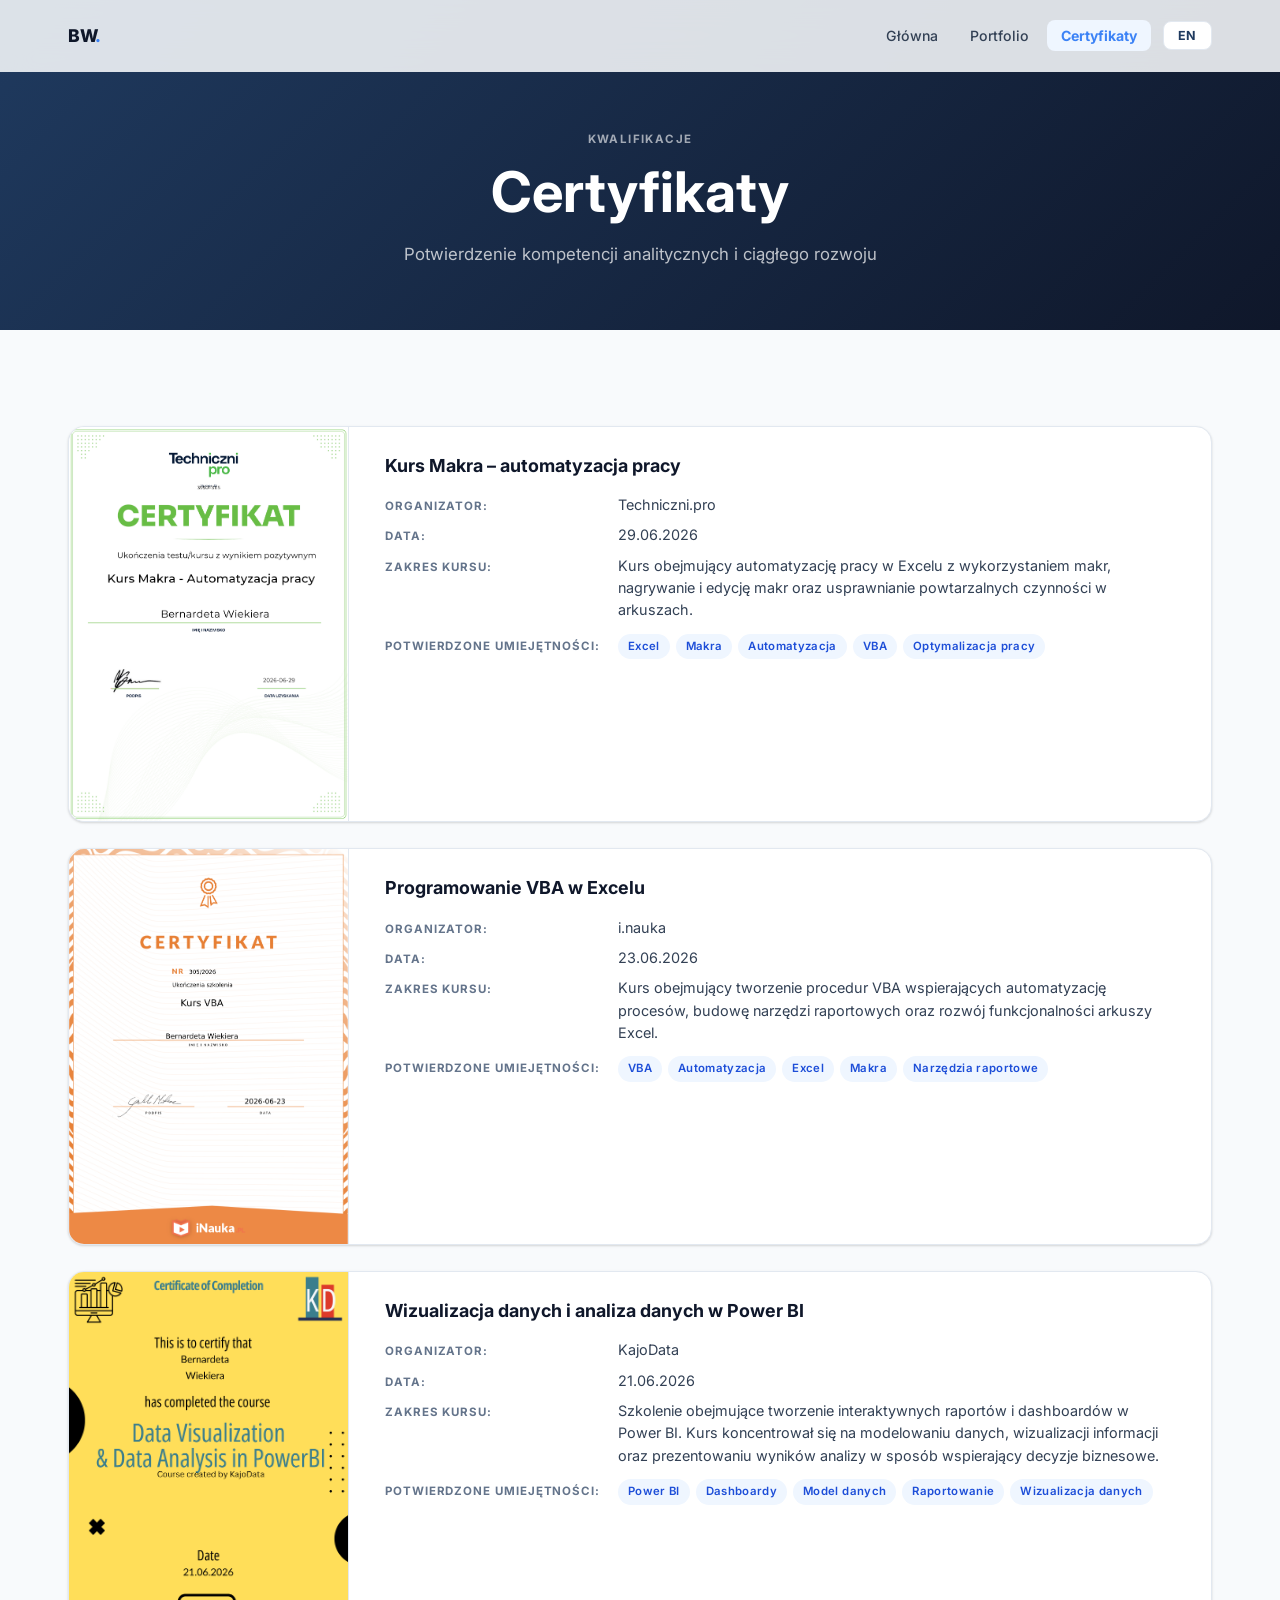
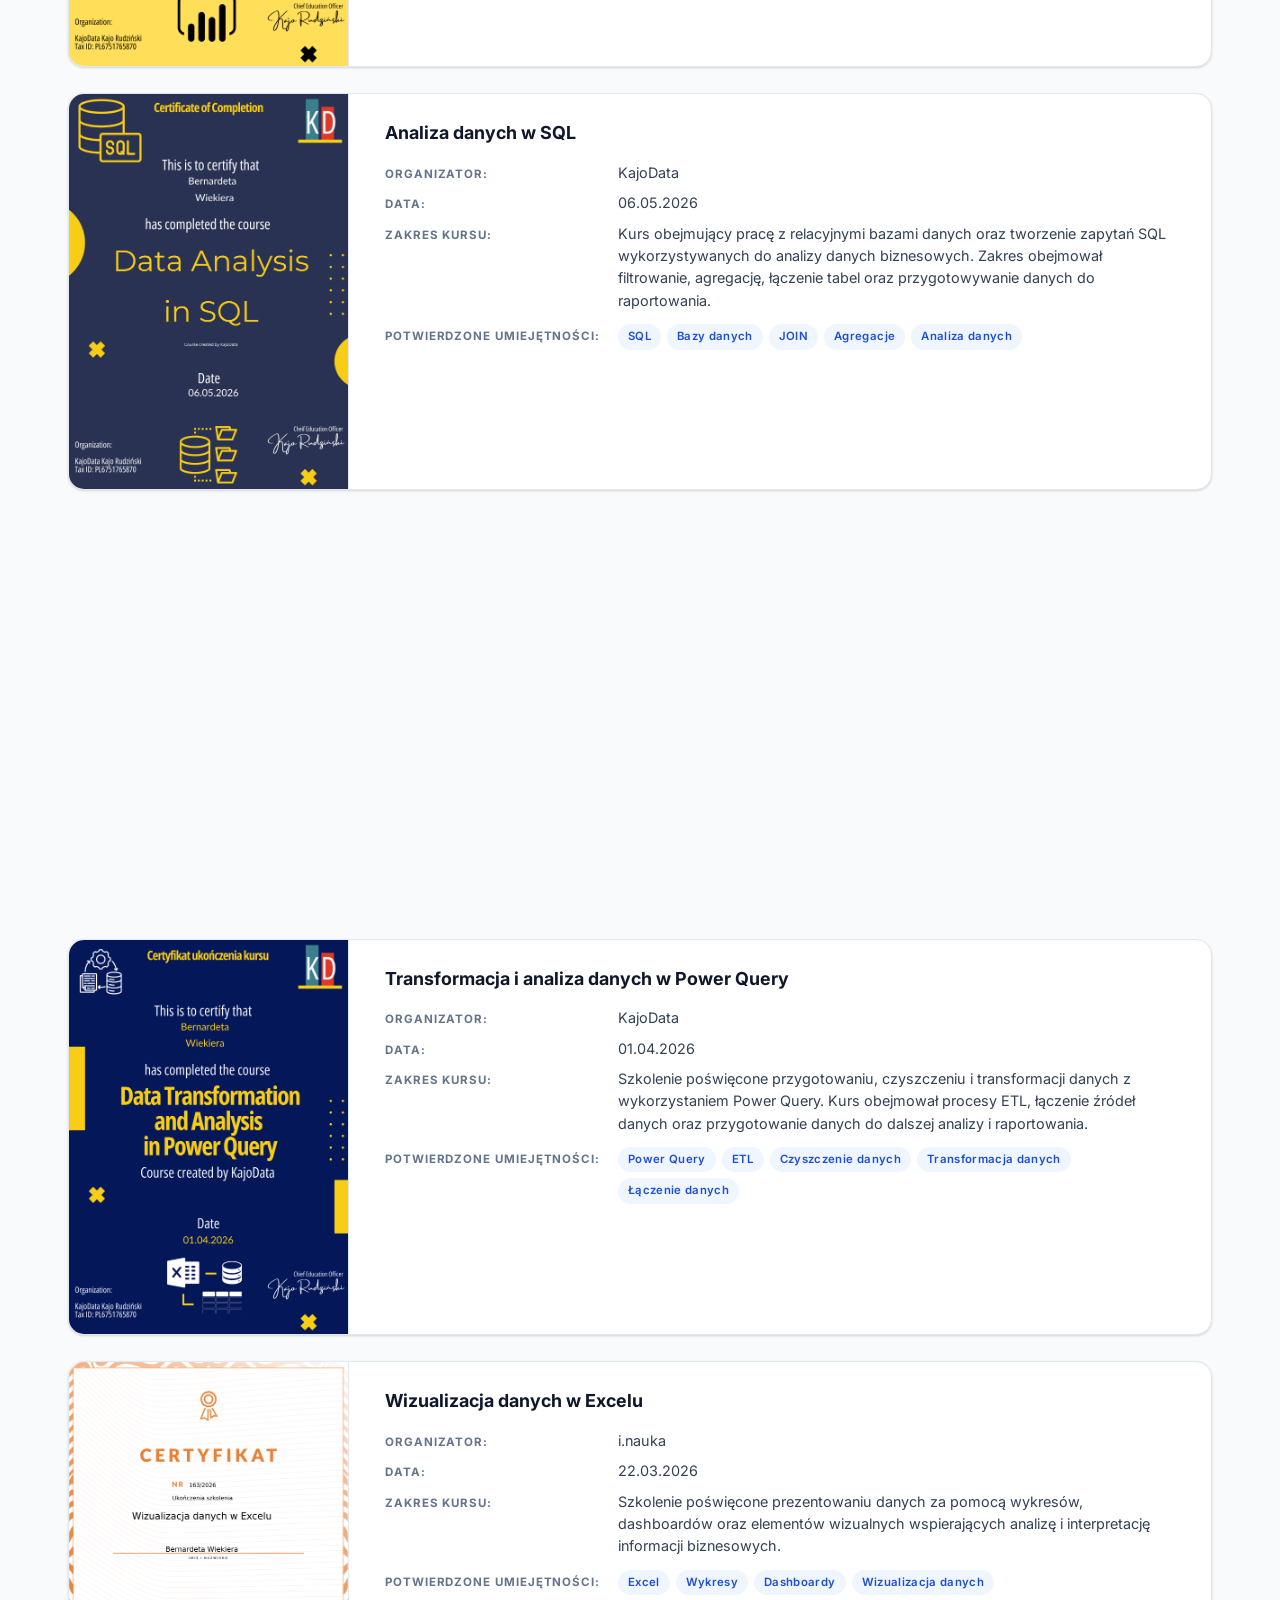
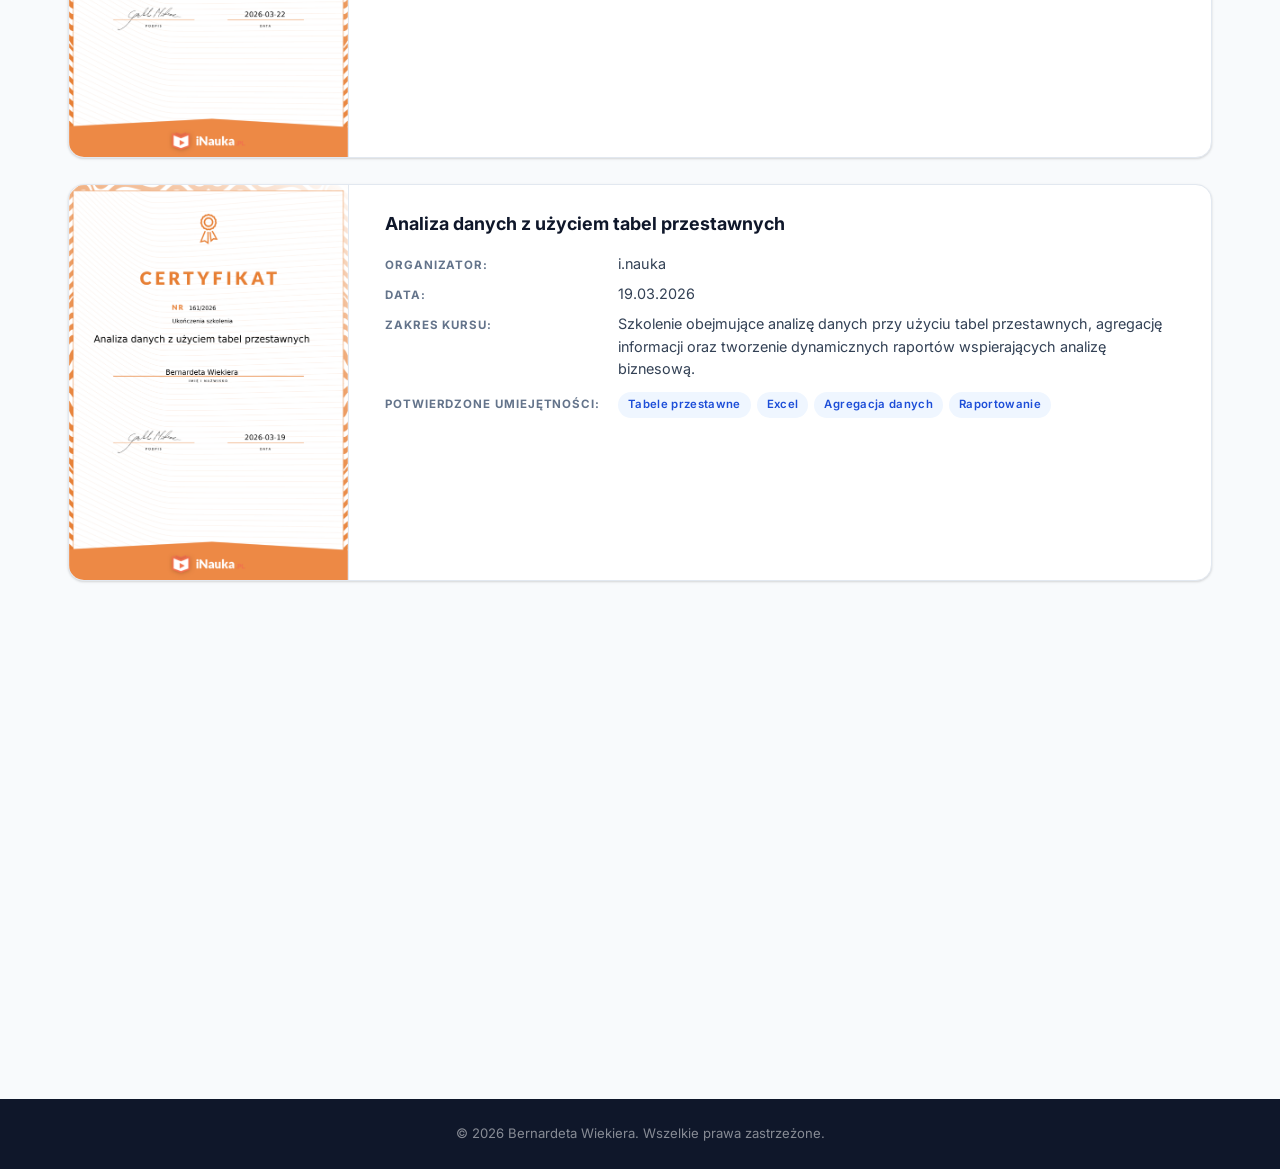
==== commit 9eedf278: "Update portfolio links and navigation" ====
--- a/certificates.html
+++ b/certificates.html
@@ -12,7 +12,7 @@
 <link href="https://cdnjs.cloudflare.com/ajax/libs/font-awesome/6.5.1/css/all.min.css" rel="stylesheet"/>
 <link href="css/style.css" rel="stylesheet"/>
 </head>
-<body>
+<body data-page="cert">
 <!-- NAWIGACJA -->
 <nav id="navbar" role="navigation">
 <div class="nav-inner">
--- a/css/style.css
+++ b/css/style.css
@@ -789,23 +789,51 @@
   .hero-grid       { gap: 48px; }
 }
 
+
+/* --- Mobile/tablet navigation --- */
+@media (max-width: 900px) {
+  .nav-inner { padding: 0 18px; }
+  .hamburger { display: flex; position: relative; z-index: 1002; }
+
+  #nav-menu {
+    position: fixed;
+    top: calc(var(--nav-h) + 10px);
+    left: 14px;
+    right: 14px;
+    background: var(--white);
+    border: 1px solid var(--border);
+    border-radius: var(--radius-lg);
+    flex-direction: column;
+    align-items: stretch;
+    padding: 12px;
+    gap: 6px;
+    box-shadow: var(--shadow-lg);
+    transform: translateY(-12px);
+    opacity: 0;
+    visibility: hidden;
+    pointer-events: none;
+    transition: transform 0.25s ease, opacity 0.25s ease, visibility 0.25s ease;
+    z-index: 1001;
+    max-height: calc(100vh - var(--nav-h) - 28px);
+    overflow-y: auto;
+  }
+
+  #nav-menu.open {
+    transform: translateY(0);
+    opacity: 1;
+    visibility: visible;
+    pointer-events: auto;
+  }
+
+  #nav-menu li { width: 100%; }
+  .nav-link { display: block; width: 100%; padding: 12px 14px; }
+  .lang-btn { display: block; width: 100%; margin: 4px 0 0; text-align: center; padding: 12px 14px; }
+}
+
 /* --- Mobile --- */
 @media (max-width: 768px) {
   :root { --section-py: 64px; }
 
-  /* Hamburger visible */
-  .hamburger { display: flex; }
-  #nav-menu {
-    position: fixed; top: var(--nav-h); left: 0; right: 0;
-    background: var(--white); border-bottom: 1px solid var(--border);
-    flex-direction: column; align-items: stretch;
-    padding: 12px 20px 20px; gap: 4px;
-    box-shadow: var(--shadow-md);
-    transform: translateY(-108%); transition: transform 0.3s ease; z-index: 998;
-  }
-  #nav-menu.open { transform: translateY(0); }
-  .nav-link { padding: 12px 16px; }
-  .lang-btn { margin: 4px 0 0; text-align: center; padding: 10px; }
 
   /* Hero */
   .hero-grid { grid-template-columns: 1fr; gap: 44px; padding: 48px 0; text-align: center; }
@@ -958,3 +986,153 @@
   font-weight: 700;
   border-left-color: var(--blue);
 }
+
+
+/* ============================================================
+   V19 — responsywność podstron Portfolio/Certyfikaty + menu
+   ============================================================ */
+html, body { max-width: 100%; overflow-x: hidden; }
+
+/* Długie linki i nazwy nie powinny rozpychać kart na telefonie */
+.portfolio-card,
+.cert-card,
+.portfolio-card-content,
+.cert-card-content,
+.meta-value,
+.cert-meta,
+.cert-card-title,
+.portfolio-card-title {
+  min-width: 0;
+}
+.meta-value,
+.cert-meta dd,
+.portfolio-meta,
+.cert-meta,
+.portfolio-card-title,
+.cert-card-title {
+  overflow-wrap: anywhere;
+  word-break: normal;
+}
+
+/* W menu aktywna ma być tylko bieżąca strona; aktywny link nie dziedziczy się po URL folderu */
+#nav-menu .nav-link.active {
+  color: var(--blue);
+  background: var(--light-blue);
+  font-weight: 700;
+}
+
+@media (max-width: 900px) {
+  #nav-menu .nav-link.active {
+    border-left: 3px solid var(--blue);
+    padding-left: 11px;
+  }
+}
+
+@media (max-width: 768px) {
+  .page-hero {
+    padding: calc(var(--nav-h) + 34px) 0 42px;
+  }
+  .page-hero h1 {
+    font-size: clamp(2rem, 10vw, 2.7rem);
+  }
+  .page-hero p {
+    font-size: 0.98rem;
+    padding: 0 8px;
+  }
+
+  .portfolio-list,
+  .cert-list {
+    gap: 22px;
+  }
+
+  .portfolio-card-inner,
+  .cert-card {
+    grid-template-columns: 1fr !important;
+  }
+
+  .portfolio-card-img {
+    min-height: 190px;
+    aspect-ratio: 16 / 9;
+  }
+
+  .portfolio-card-content,
+  .cert-card-content {
+    padding: 24px;
+  }
+
+  .portfolio-card-title,
+  .cert-card-title {
+    font-size: 1.08rem;
+    line-height: 1.35;
+    margin-bottom: 18px;
+  }
+
+  .portfolio-meta,
+  .cert-meta {
+    grid-template-columns: 1fr;
+    gap: 4px;
+  }
+
+  .meta-label {
+    margin-top: 10px;
+  }
+  .portfolio-meta .meta-label:first-child,
+  .cert-meta .meta-label:first-child {
+    margin-top: 0;
+  }
+
+  .portfolio-card-footer {
+    justify-content: stretch;
+  }
+  .portfolio-card-footer .btn {
+    width: 100%;
+    justify-content: center;
+  }
+
+  .cert-card-img {
+    border-right: none;
+    border-bottom: 1px solid var(--border);
+  }
+
+  .cert-card-img img {
+    width: 100%;
+    height: auto;
+  }
+
+  .cert-lightbox {
+    padding: 18px;
+  }
+  .cert-lightbox img {
+    max-width: 96vw;
+    max-height: 86vh;
+  }
+}
+
+@media (max-width: 480px) {
+  .container {
+    padding-left: 18px;
+    padding-right: 18px;
+  }
+
+  .page-hero {
+    padding: calc(var(--nav-h) + 28px) 0 36px;
+  }
+
+  .portfolio-card-content,
+  .cert-card-content {
+    padding: 20px;
+  }
+
+  .portfolio-card-img {
+    min-height: 170px;
+  }
+
+  .portfolio-card-title,
+  .cert-card-title {
+    font-size: 1rem;
+  }
+
+  .meta-value {
+    font-size: 0.88rem;
+  }
+}
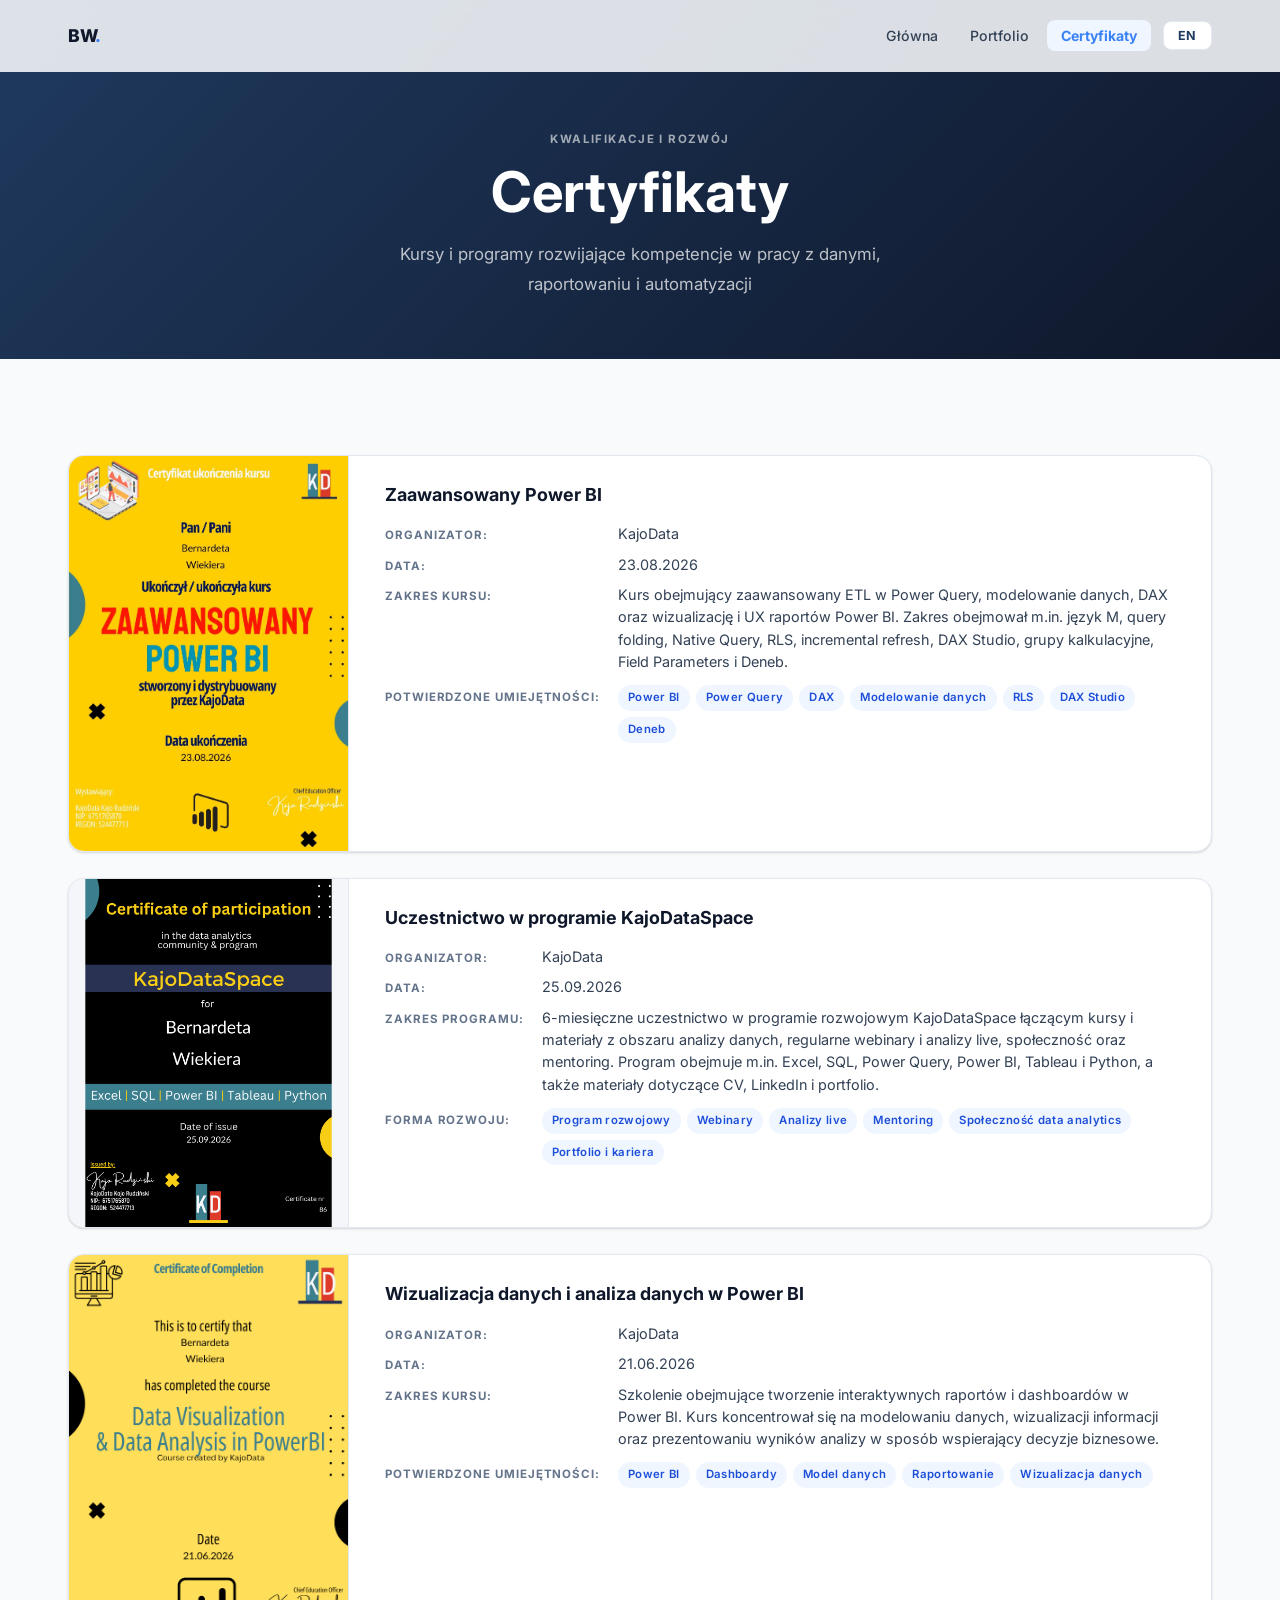
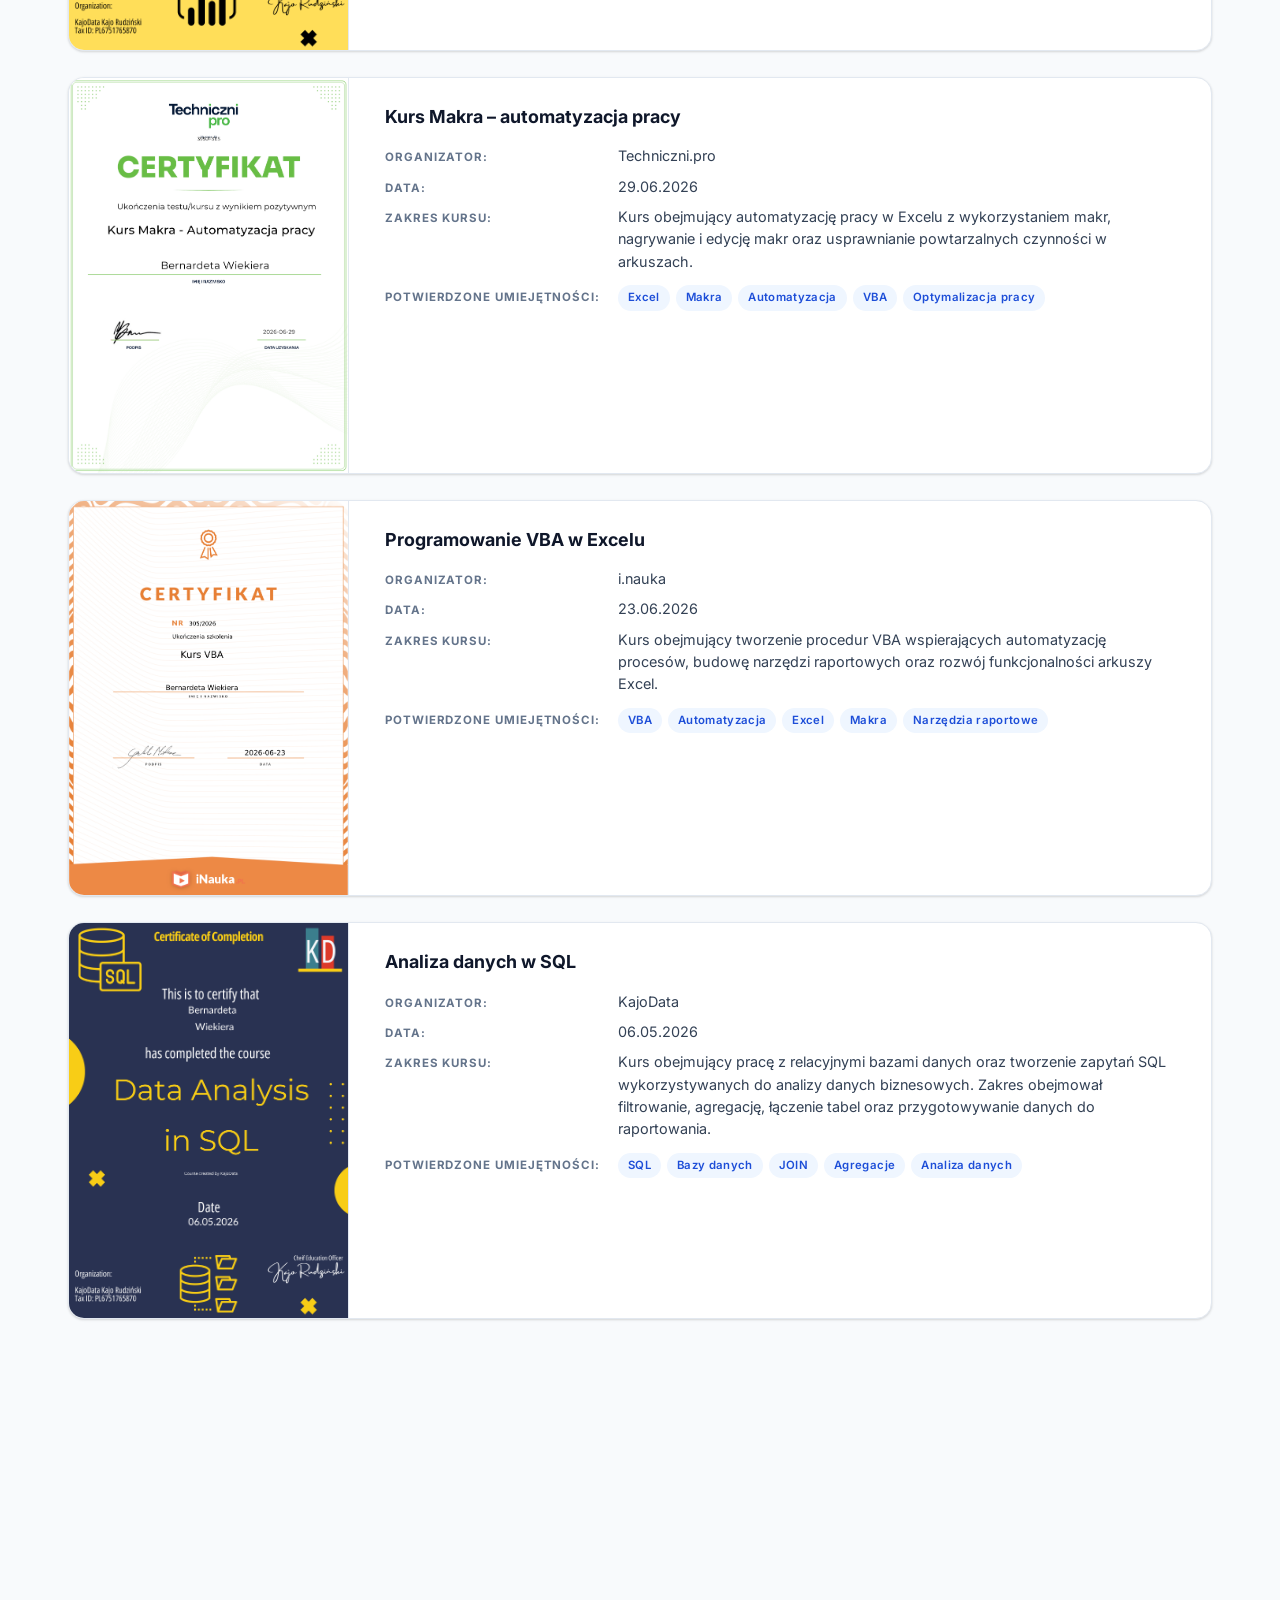
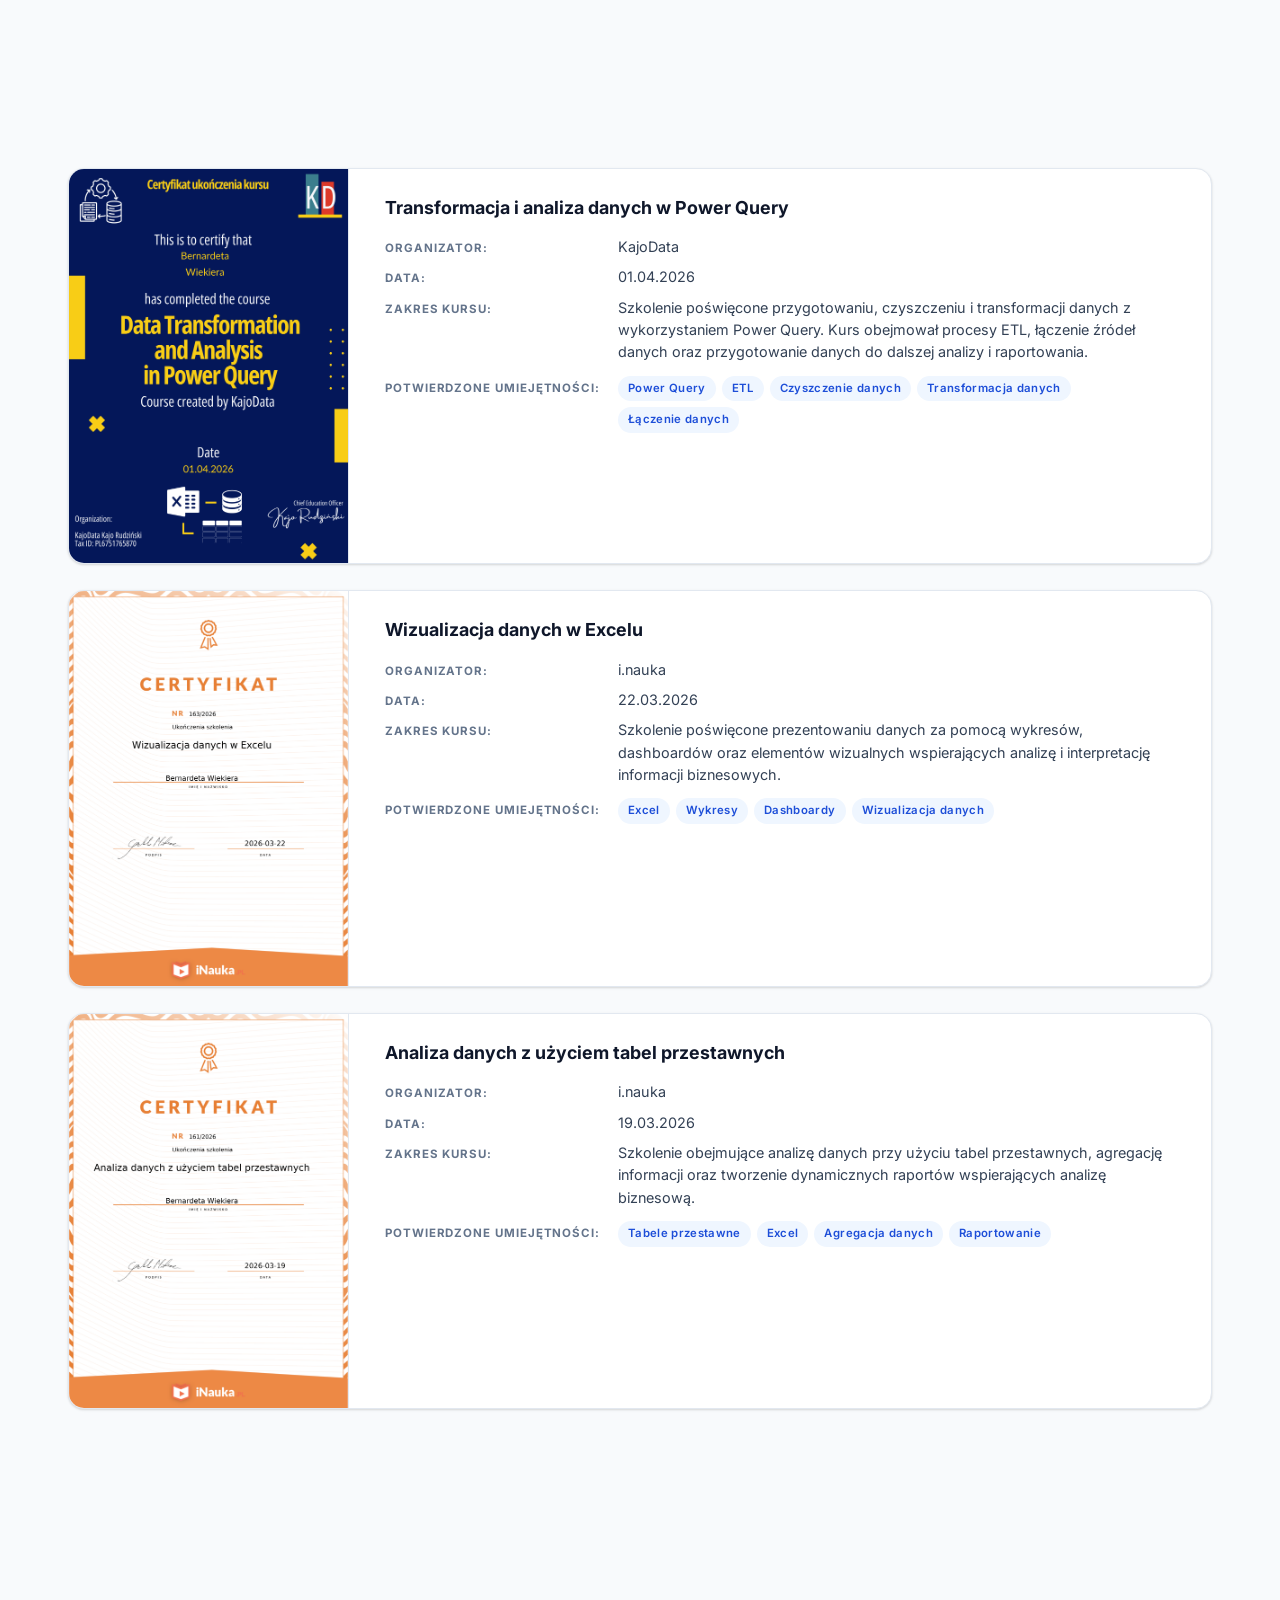
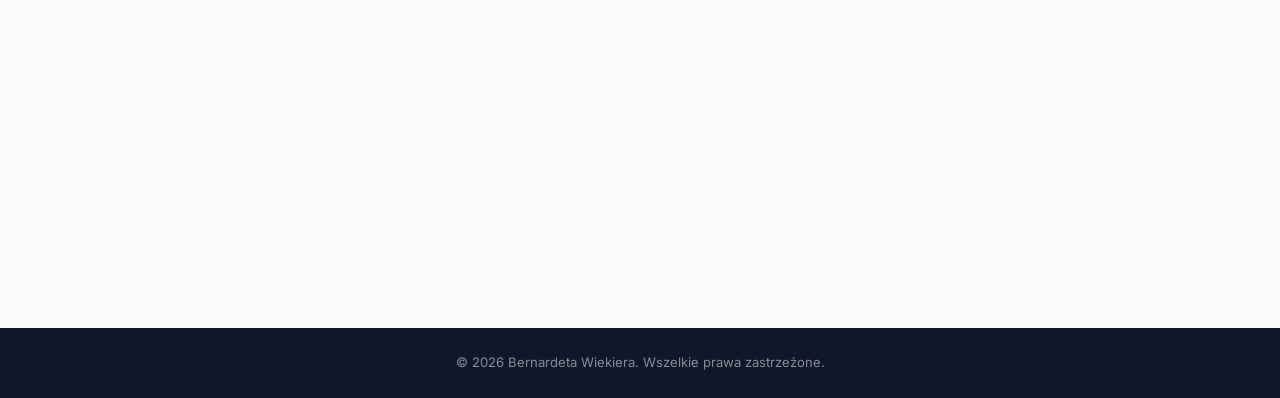
==== commit f19e89ff: "Update portfolio content and certificates" ====
--- a/certificates.html
+++ b/certificates.html
@@ -4,7 +4,7 @@
 <head>
 <meta charset="utf-8"/>
 <meta content="width=device-width, initial-scale=1.0" name="viewport"/>
-<meta content="Certyfikaty analityczne – Bernardeta Wiekiera. VBA, makra, Power BI, SQL, Excel i Power Query." name="description"/>
+<meta content="Certyfikaty i rozwój – Bernardeta Wiekiera. Power BI, SQL, Excel, Power Query, VBA i program KajoDataSpace." name="description"/>
 <title>Certyfikaty – Bernardeta Wiekiera</title>
 <link href="https://fonts.googleapis.com" rel="preconnect"/>
 <link crossorigin="" href="https://fonts.gstatic.com" rel="preconnect"/>
@@ -31,18 +31,18 @@
 <!-- PAGE HERO -->
 <header class="page-hero">
 <div class="container">
-<span class="section-label" style="color:rgba(255,255,255,0.6);">Kwalifikacje</span>
+<span class="section-label" data-i18n="cert_page_label" style="color:rgba(255,255,255,0.6);">Kwalifikacje i rozwój</span>
 <h1 data-i18n="cert_page_title">Certyfikaty</h1>
-<p data-i18n="cert_page_sub">Potwierdzenie kompetencji analitycznych i ciągłego rozwoju</p>
+<p data-i18n="cert_page_sub">Kursy i programy rozwijające kompetencje w pracy z danymi, raportowaniu i automatyzacji</p>
 </div>
 </header>
 <!-- LISTA CERTYFIKATÓW -->
 <main class="section section-bg">
 <div class="container">
-<div class="cert-list">
+<div class="cert-list"><article class="cert-card fade-in"><div class="cert-card-img"><img alt="Zaawansowany Power BI" onerror="this.parentElement.classList.add('cert-img-missing'); this.remove();" src="images/certificates/certificate10.jpg"/><div aria-hidden="true" class="cert-img-fallback"><i class="fas fa-chart-bar"></i></div><div aria-hidden="true" class="cert-zoom-hint"><i class="fas fa-search-plus"></i></div></div><div class="cert-card-content"><h2 class="cert-card-title" data-i18n="cert10_name">Zaawansowany Power BI</h2><div class="cert-meta"><span class="meta-label" data-i18n="cert_lbl_issuer">Organizator:</span><span class="meta-value" data-i18n="cert10_issuer">KajoData</span><span class="meta-label" data-i18n="cert_lbl_date">Data:</span><span class="meta-value" data-i18n="cert10_date">23.08.2026</span><span class="meta-label" data-i18n="cert_lbl_scope">Zakres kursu:</span><span class="meta-value" data-i18n="cert10_scope">Kurs obejmujący zaawansowany ETL w Power Query, modelowanie danych, DAX oraz wizualizację i UX raportów Power BI. Zakres obejmował m.in. język M, query folding, Native Query, RLS, incremental refresh, DAX Studio, grupy kalkulacyjne, Field Parameters i Deneb.</span><span class="meta-label" data-i18n="cert_lbl_skills">Potwierdzone umiejętności:</span><span class="meta-value"><div class="tags" data-i18n-tags="cert10_skills" data-tag-variant="tag" style="margin-top:4px;"></div></span></div></div></article><article class="cert-card fade-in"><div class="cert-card-img"><img alt="Uczestnictwo w programie KajoDataSpace" onerror="this.parentElement.classList.add('cert-img-missing'); this.remove();" src="images/certificates/certificate11.png"/><div aria-hidden="true" class="cert-img-fallback"><i class="fas fa-users"></i></div><div aria-hidden="true" class="cert-zoom-hint"><i class="fas fa-search-plus"></i></div></div><div class="cert-card-content"><h2 class="cert-card-title" data-i18n="cert11_name">Uczestnictwo w programie KajoDataSpace</h2><div class="cert-meta"><span class="meta-label" data-i18n="cert_lbl_issuer">Organizator:</span><span class="meta-value" data-i18n="cert11_issuer">KajoData</span><span class="meta-label" data-i18n="cert_lbl_date">Data:</span><span class="meta-value" data-i18n="cert11_date">25.09.2026</span><span class="meta-label" data-i18n="cert_lbl_program_scope">Zakres programu:</span><span class="meta-value" data-i18n="cert11_scope">6-miesięczne uczestnictwo w programie rozwojowym KajoDataSpace łączącym kursy i materiały z obszaru analizy danych, regularne webinary i analizy live, społeczność oraz mentoring. Program obejmuje m.in. Excel, SQL, Power Query, Power BI, Tableau i Python, a także materiały dotyczące CV, LinkedIn i portfolio.</span><span class="meta-label" data-i18n="cert_lbl_participation">Forma rozwoju:</span><span class="meta-value"><div class="tags" data-i18n-tags="cert11_skills" data-tag-variant="tag" style="margin-top:4px;"></div></span></div></div></article><article class="cert-card fade-in"><div class="cert-card-img"><img alt="Wizualizacja danych i analiza danych w Power BI" onerror="this.parentElement.classList.add('cert-img-missing'); this.remove();" src="images/certificates/certificate7.png"/><div aria-hidden="true" class="cert-img-fallback"><i class="fas fa-chart-bar"></i></div><div aria-hidden="true" class="cert-zoom-hint"><i class="fas fa-search-plus"></i></div></div><div class="cert-card-content"><h2 class="cert-card-title" data-i18n="cert2_name">Wizualizacja danych i analiza danych w Power BI</h2><div class="cert-meta"><span class="meta-label" data-i18n="cert_lbl_issuer">Organizator:</span><span class="meta-value" data-i18n="cert2_issuer">KajoData</span><span class="meta-label" data-i18n="cert_lbl_date">Data:</span><span class="meta-value" data-i18n="cert2_date">21.06.2026</span><span class="meta-label" data-i18n="cert_lbl_scope">Zakres kursu:</span><span class="meta-value" data-i18n="cert2_scope">Szkolenie obejmujące tworzenie interaktywnych raportów i dashboardów w Power BI. Kurs koncentrował się na modelowaniu danych, wizualizacji informacji oraz prezentowaniu wyników analizy w sposób wspierający decyzje biznesowe.</span><span class="meta-label" data-i18n="cert_lbl_skills">Potwierdzone umiejętności:</span><span class="meta-value"><div class="tags" data-i18n-tags="cert2_skills" data-tag-variant="tag" style="margin-top:4px;"></div></span></div></div></article>
 <article class="cert-card fade-in"><div class="cert-card-img"><img alt="Kurs Makra – automatyzacja pracy" onerror="this.parentElement.classList.add('cert-img-missing'); this.remove();" src="images/certificates/certificate9.png"/><div aria-hidden="true" class="cert-img-fallback"><i class="fas fa-file-excel"></i></div><div aria-hidden="true" class="cert-zoom-hint"><i class="fas fa-search-plus"></i></div></div><div class="cert-card-content"><h2 class="cert-card-title" data-i18n="cert9_name">Kurs Makra – automatyzacja pracy</h2><div class="cert-meta"><span class="meta-label" data-i18n="cert_lbl_issuer">Organizator:</span><span class="meta-value" data-i18n="cert9_issuer">Techniczni.pro</span><span class="meta-label" data-i18n="cert_lbl_date">Data:</span><span class="meta-value" data-i18n="cert9_date">29.06.2026</span><span class="meta-label" data-i18n="cert_lbl_scope">Zakres kursu:</span><span class="meta-value" data-i18n="cert9_scope">Kurs obejmujący automatyzację pracy w Excelu z wykorzystaniem makr, nagrywanie i edycję makr oraz usprawnianie powtarzalnych czynności w arkuszach.</span><span class="meta-label" data-i18n="cert_lbl_skills">Potwierdzone umiejętności:</span><span class="meta-value"><div class="tags" data-i18n-tags="cert9_skills" data-tag-variant="tag" style="margin-top:4px;"></div></span></div></div></article>
 <article class="cert-card fade-in"><div class="cert-card-img"><img alt="Programowanie VBA w Excelu" onerror="this.parentElement.classList.add('cert-img-missing'); this.remove();" src="images/certificates/certificate8.png"/><div aria-hidden="true" class="cert-img-fallback"><i class="fas fa-file-excel"></i></div><div aria-hidden="true" class="cert-zoom-hint"><i class="fas fa-search-plus"></i></div></div><div class="cert-card-content"><h2 class="cert-card-title" data-i18n="cert1_name">Programowanie VBA w Excelu</h2><div class="cert-meta"><span class="meta-label" data-i18n="cert_lbl_issuer">Organizator:</span><span class="meta-value" data-i18n="cert1_issuer">i.nauka</span><span class="meta-label" data-i18n="cert_lbl_date">Data:</span><span class="meta-value" data-i18n="cert1_date">23.06.2026</span><span class="meta-label" data-i18n="cert_lbl_scope">Zakres kursu:</span><span class="meta-value" data-i18n="cert1_scope">Kurs obejmujący tworzenie procedur VBA wspierających automatyzację procesów, budowę narzędzi raportowych oraz rozwój funkcjonalności arkuszy Excel.</span><span class="meta-label" data-i18n="cert_lbl_skills">Potwierdzone umiejętności:</span><span class="meta-value"><div class="tags" data-i18n-tags="cert1_skills" data-tag-variant="tag" style="margin-top:4px;"></div></span></div></div></article>
-<article class="cert-card fade-in"><div class="cert-card-img"><img alt="Wizualizacja danych i analiza danych w Power BI" onerror="this.parentElement.classList.add('cert-img-missing'); this.remove();" src="images/certificates/certificate7.png"/><div aria-hidden="true" class="cert-img-fallback"><i class="fas fa-chart-bar"></i></div><div aria-hidden="true" class="cert-zoom-hint"><i class="fas fa-search-plus"></i></div></div><div class="cert-card-content"><h2 class="cert-card-title" data-i18n="cert2_name">Wizualizacja danych i analiza danych w Power BI</h2><div class="cert-meta"><span class="meta-label" data-i18n="cert_lbl_issuer">Organizator:</span><span class="meta-value" data-i18n="cert2_issuer">KajoData</span><span class="meta-label" data-i18n="cert_lbl_date">Data:</span><span class="meta-value" data-i18n="cert2_date">21.06.2026</span><span class="meta-label" data-i18n="cert_lbl_scope">Zakres kursu:</span><span class="meta-value" data-i18n="cert2_scope">Szkolenie obejmujące tworzenie interaktywnych raportów i dashboardów w Power BI. Kurs koncentrował się na modelowaniu danych, wizualizacji informacji oraz prezentowaniu wyników analizy w sposób wspierający decyzje biznesowe.</span><span class="meta-label" data-i18n="cert_lbl_skills">Potwierdzone umiejętności:</span><span class="meta-value"><div class="tags" data-i18n-tags="cert2_skills" data-tag-variant="tag" style="margin-top:4px;"></div></span></div></div></article>
+
 <article class="cert-card fade-in"><div class="cert-card-img"><img alt="Analiza danych w SQL" onerror="this.parentElement.classList.add('cert-img-missing'); this.remove();" src="images/certificates/certificate6.png"/><div aria-hidden="true" class="cert-img-fallback"><i class="fas fa-database"></i></div><div aria-hidden="true" class="cert-zoom-hint"><i class="fas fa-search-plus"></i></div></div><div class="cert-card-content"><h2 class="cert-card-title" data-i18n="cert3_name">Analiza danych w SQL</h2><div class="cert-meta"><span class="meta-label" data-i18n="cert_lbl_issuer">Organizator:</span><span class="meta-value" data-i18n="cert3_issuer">KajoData</span><span class="meta-label" data-i18n="cert_lbl_date">Data:</span><span class="meta-value" data-i18n="cert3_date">06.05.2026</span><span class="meta-label" data-i18n="cert_lbl_scope">Zakres kursu:</span><span class="meta-value" data-i18n="cert3_scope">Kurs obejmujący pracę z relacyjnymi bazami danych oraz tworzenie zapytań SQL wykorzystywanych do analizy danych biznesowych. Zakres obejmował filtrowanie, agregację, łączenie tabel oraz przygotowywanie danych do raportowania.</span><span class="meta-label" data-i18n="cert_lbl_skills">Potwierdzone umiejętności:</span><span class="meta-value"><div class="tags" data-i18n-tags="cert3_skills" data-tag-variant="tag" style="margin-top:4px;"></div></span></div></div></article>
 <article class="cert-card fade-in"><div class="cert-card-img"><img alt="Analiza danych w Microsoft Excel" onerror="this.parentElement.classList.add('cert-img-missing'); this.remove();" src="images/certificates/certificate5.png"/><div aria-hidden="true" class="cert-img-fallback"><i class="fas fa-file-excel"></i></div><div aria-hidden="true" class="cert-zoom-hint"><i class="fas fa-search-plus"></i></div></div><div class="cert-card-content"><h2 class="cert-card-title" data-i18n="cert4_name">Analiza danych w Microsoft Excel</h2><div class="cert-meta"><span class="meta-label" data-i18n="cert_lbl_issuer">Organizator:</span><span class="meta-value" data-i18n="cert4_issuer">KajoData</span><span class="meta-label" data-i18n="cert_lbl_date">Data:</span><span class="meta-value" data-i18n="cert4_date">08.04.2026</span><span class="meta-label" data-i18n="cert_lbl_scope">Zakres kursu:</span><span class="meta-value" data-i18n="cert4_scope">Kompleksowy kurs obejmujący analizę danych w środowisku Microsoft Excel. Zakres szkolenia obejmował pracę z funkcjami analitycznymi, przygotowywanie raportów, analizę danych biznesowych oraz budowę narzędzi wspierających podejmowanie decyzji.</span><span class="meta-label" data-i18n="cert_lbl_skills">Potwierdzone umiejętności:</span><span class="meta-value"><div class="tags" data-i18n-tags="cert4_skills" data-tag-variant="tag" style="margin-top:4px;"></div></span></div></div></article>
 <article class="cert-card fade-in"><div class="cert-card-img"><img alt="Transformacja i analiza danych w Power Query" onerror="this.parentElement.classList.add('cert-img-missing'); this.remove();" src="images/certificates/certificate4.png"/><div aria-hidden="true" class="cert-img-fallback"><i class="fas fa-filter"></i></div><div aria-hidden="true" class="cert-zoom-hint"><i class="fas fa-search-plus"></i></div></div><div class="cert-card-content"><h2 class="cert-card-title" data-i18n="cert5_name">Transformacja i analiza danych w Power Query</h2><div class="cert-meta"><span class="meta-label" data-i18n="cert_lbl_issuer">Organizator:</span><span class="meta-value" data-i18n="cert5_issuer">KajoData</span><span class="meta-label" data-i18n="cert_lbl_date">Data:</span><span class="meta-value" data-i18n="cert5_date">01.04.2026</span><span class="meta-label" data-i18n="cert_lbl_scope">Zakres kursu:</span><span class="meta-value" data-i18n="cert5_scope">Szkolenie poświęcone przygotowaniu, czyszczeniu i transformacji danych z wykorzystaniem Power Query. Kurs obejmował procesy ETL, łączenie źródeł danych oraz przygotowanie danych do dalszej analizy i raportowania.</span><span class="meta-label" data-i18n="cert_lbl_skills">Potwierdzone umiejętności:</span><span class="meta-value"><div class="tags" data-i18n-tags="cert5_skills" data-tag-variant="tag" style="margin-top:4px;"></div></span></div></div></article>
--- a/css/style.css
+++ b/css/style.css
@@ -432,6 +432,62 @@
 .timeline-company{ font-size: 0.88rem; color: var(--navy); font-weight: 600; margin-bottom: 14px; }
 .timeline-desc   { font-size: 0.9rem; color: var(--text); line-height: 1.72; margin-bottom: 18px; }
 
+
+/* ---- 11a. REFERENCJE ---- */
+#references { background: var(--bg); }
+.references-grid {
+  display: grid;
+  grid-template-columns: repeat(2, 1fr);
+  gap: 22px;
+  margin-bottom: 26px;
+}
+.reference-card {
+  background: var(--white);
+  border: 1px solid var(--border);
+  border-radius: var(--radius-lg);
+  padding: 30px 30px;
+  box-shadow: var(--shadow);
+  position: relative;
+  transition: transform var(--transition), box-shadow var(--transition), border-color var(--transition);
+}
+.reference-card:hover {
+  transform: translateY(-3px);
+  box-shadow: var(--shadow-md);
+  border-color: rgba(59,130,246,0.35);
+}
+.reference-icon {
+  width: 42px;
+  height: 42px;
+  border-radius: var(--radius);
+  background: var(--light-blue);
+  color: var(--navy);
+  display: flex;
+  align-items: center;
+  justify-content: center;
+  margin-bottom: 18px;
+  font-size: 17px;
+}
+.reference-text {
+  color: var(--text);
+  font-size: 0.95rem;
+  line-height: 1.78;
+  font-style: italic;
+}
+.reference-footer {
+  max-width: 760px;
+  margin: 0 auto;
+  text-align: center;
+  color: var(--muted);
+  font-size: 0.9rem;
+  line-height: 1.7;
+}
+.reference-footer strong {
+  display: block;
+  color: var(--navy);
+  font-size: 0.95rem;
+  margin-bottom: 4px;
+}
+
 /* ---- 12. O MNIE ---- */
 #about { background: var(--bg); }
 .about-grid { display: grid; grid-template-columns: 1fr 380px; gap: 64px; align-items: start; }
@@ -695,6 +751,11 @@
 }
 .cs-sidebar {
   position: sticky; top: calc(var(--nav-h) + 24px);
+  align-self: start;
+  max-height: calc(100vh - var(--nav-h) - 48px);
+  overflow-y: auto;
+  overscroll-behavior: contain;
+  scrollbar-width: thin;
   background: var(--white); border: 1px solid var(--border);
   border-radius: var(--radius-lg); padding: 24px;
   box-shadow: var(--shadow-sm);
@@ -858,6 +919,8 @@
 
   /* About */
   .about-grid { grid-template-columns: 1fr; }
+  .references-grid { grid-template-columns: 1fr; }
+  .powerbi-embed-wrap { height: 520px; }
 
   /* Skills */
   .skills-grid { grid-template-columns: repeat(2,1fr); }
@@ -881,6 +944,9 @@
 
 @media (max-width: 480px) {
   .hero-stats  { grid-template-columns: 1fr; max-width: 240px; margin: 0 auto; }
+  .powerbi-embed-wrap { height: 460px; }
+  .cs-button-row { flex-direction: column; align-items: stretch; }
+  .cs-button-row .btn { justify-content: center; }
   .contact-links { flex-direction: column; }
   .contact-link-box { width: 100%; }
   .portfolio-card-content { padding: 24px; }
@@ -945,9 +1011,19 @@
   padding-left: 22px;
   list-style: disc;
 }
+.project1-case .cs-section ol {
+  margin: 8px 0 20px 0;
+  padding-left: 24px;
+}
 .project1-case .cs-section ul li {
   padding: 3px 0;
   border-bottom: none;
+  line-height: 1.7;
+}
+.project1-case .cs-section ol li {
+  padding: 3px 0 3px 4px;
+  color: var(--text);
+  font-size: 0.95rem;
   line-height: 1.7;
 }
 .project1-case .cs-section ul li::before { content: none; }
@@ -979,6 +1055,26 @@
 }
 
 
+/* ---- Projekt 2: osadzony raport Power BI ---- */
+.powerbi-embed-wrap {
+  height: 640px;
+  background: #f8fafc;
+  padding: 0;
+}
+.powerbi-embed-frame {
+  width: 100%;
+  height: 100%;
+  border: 0;
+  display: block;
+  background: #f8fafc;
+}
+.cs-button-row {
+  display: flex;
+  flex-wrap: wrap;
+  gap: 12px;
+  align-items: center;
+}
+
 /* Project case study sidebar active state */
 .cs-sidebar-nav a.active {
   background: var(--light-blue);
@@ -991,7 +1087,7 @@
 /* ============================================================
    V19 — responsywność podstron Portfolio/Certyfikaty + menu
    ============================================================ */
-html, body { max-width: 100%; overflow-x: hidden; }
+html, body { max-width: 100%; overflow-x: clip; }
 
 /* Długie linki i nazwy nie powinny rozpychać kart na telefonie */
 .portfolio-card,
@@ -1136,3 +1232,104 @@
     font-size: 0.88rem;
   }
 }
+
+/* CV download buttons */
+.hero-btns .btn {
+  white-space: nowrap;
+}
+
+@media (max-width: 520px) {
+  .hero-btns {
+    width: 100%;
+  }
+  .hero-btns .btn {
+    width: 100%;
+    justify-content: center;
+  }
+}
+
+/* ---- Responsywność osadzonego raportu Power BI ---- */
+@media (max-width: 768px) {
+  .powerbi-embed-wrap { height: 520px; }
+}
+
+@media (max-width: 480px) {
+  .powerbi-embed-wrap { height: 460px; }
+  .cs-button-row { flex-direction: column; align-items: stretch; }
+  .cs-button-row .btn { justify-content: center; }
+}
+
+/* ---- Projekt 3: tabele wyników i kolorowanie składni SQL ---- */
+.cs-table-wrap {
+  width: 100%;
+  margin: 22px 0 30px;
+  overflow-x: auto;
+  border: 1px solid var(--border);
+  border-radius: var(--radius-lg);
+  background: var(--white);
+  box-shadow: var(--shadow-sm);
+  -webkit-overflow-scrolling: touch;
+}
+.cs-table-wrap:focus-visible {
+  outline: 3px solid rgba(37, 99, 235, 0.28);
+  outline-offset: 3px;
+}
+.cs-data-table {
+  width: 100%;
+  min-width: 620px;
+  border-collapse: collapse;
+  font-size: 0.86rem;
+  line-height: 1.5;
+}
+.cs-data-table th,
+.cs-data-table td {
+  padding: 12px 14px;
+  border-bottom: 1px solid var(--border);
+  text-align: left;
+  vertical-align: top;
+  white-space: nowrap;
+}
+.cs-data-table th {
+  background: var(--light-blue);
+  color: var(--dark-navy);
+  font-size: 0.73rem;
+  font-weight: 800;
+  letter-spacing: 0.04em;
+  text-transform: uppercase;
+}
+.cs-data-table tbody tr:nth-child(even) { background: #f8fafc; }
+.cs-data-table tbody tr:last-child td { border-bottom: 0; }
+.cs-data-table .num { text-align: right; font-variant-numeric: tabular-nums; }
+
+.sql-code-block {
+  margin: 22px 0 18px;
+  overflow-x: auto;
+  border: 1px solid var(--border);
+  border-left: 4px solid var(--blue);
+  border-radius: var(--radius-lg);
+  background: #f7f9fc;
+  box-shadow: var(--shadow-sm);
+  -webkit-overflow-scrolling: touch;
+}
+.sql-code-block code {
+  display: block;
+  min-width: 720px;
+  padding: 24px 26px;
+  color: #24324a;
+  font-family: "Consolas", "Cascadia Code", "Courier New", monospace;
+  font-size: 0.84rem;
+  line-height: 1.7;
+  tab-size: 4;
+}
+.sql-keyword  { color: #005cc5; font-weight: 700; }
+.sql-function { color: #6f42c1; font-weight: 600; }
+.sql-string   { color: #087f5b; }
+.sql-number   { color: #c2410c; }
+.sql-alias    { color: #9a6700; }
+
+@media (max-width: 768px) {
+  .cs-data-table { font-size: 0.82rem; }
+  .cs-data-table th,
+  .cs-data-table td { padding: 10px 12px; }
+  .sql-code-block code { padding: 20px; font-size: 0.8rem; }
+}
